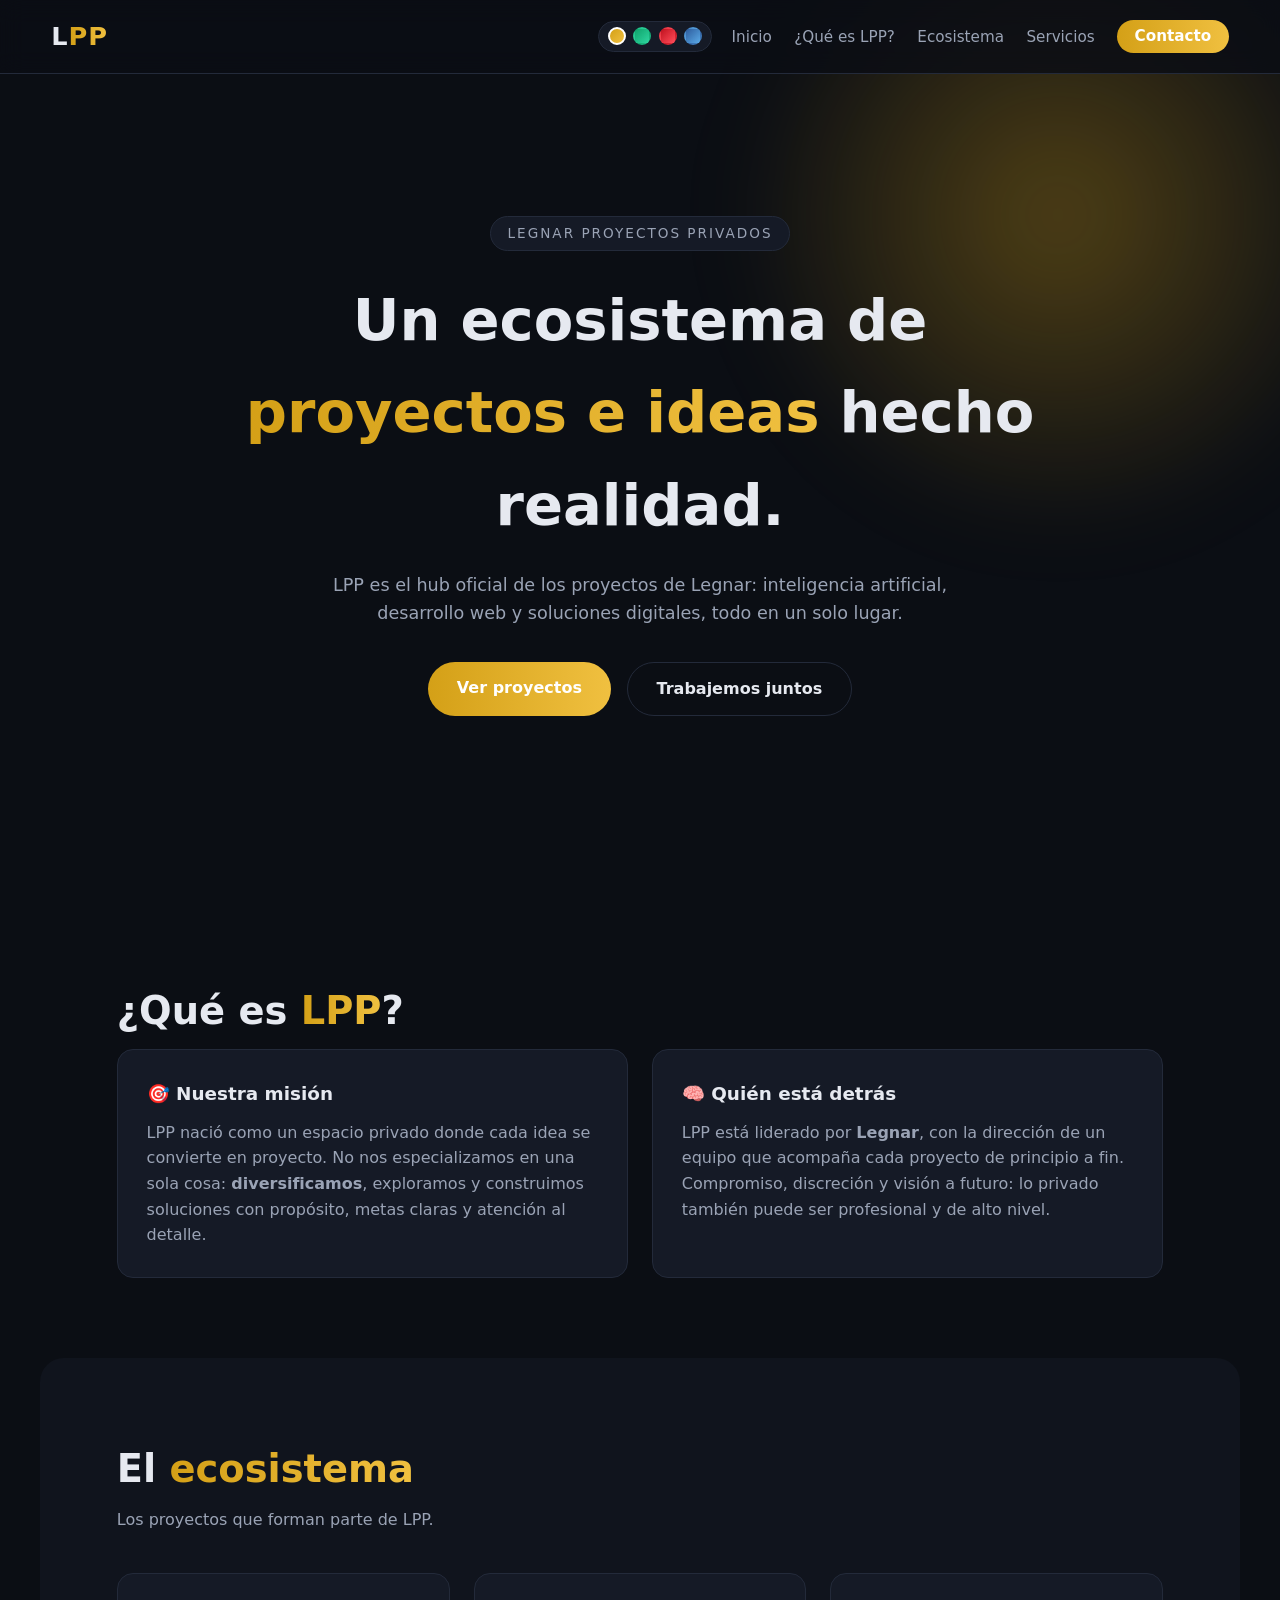
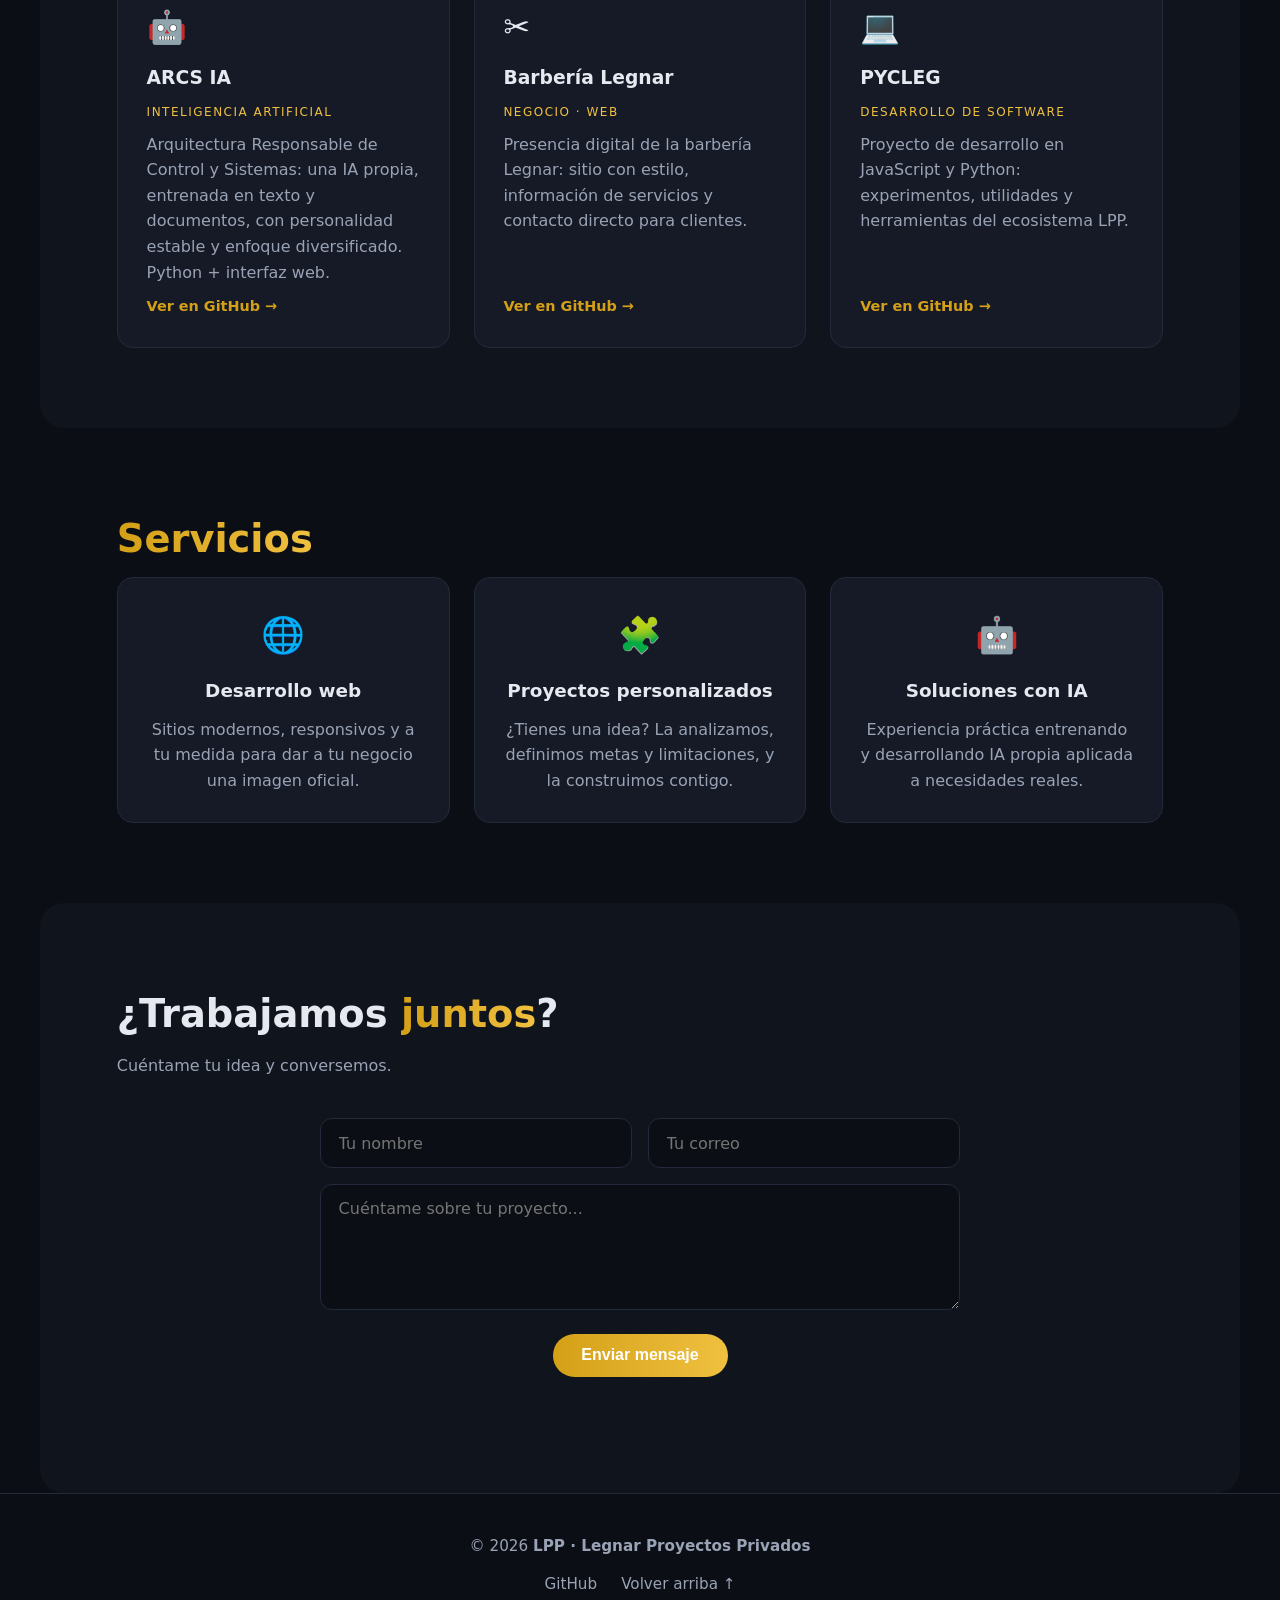
==== index.html @ 798ced8b "" ====
<!DOCTYPE html>
<html lang="es">
<head>
  <meta charset="UTF-8">
  <meta name="viewport" content="width=device-width, initial-scale=1.0">
  <title>LPP · Legnar Proyectos Privados</title>
  <meta name="description" content="LPP (Legnar Proyectos Privados): ecosistema de proyectos y servicios liderado por Legnar. Desarrollo de IA, software y soluciones digitales.">
  <style>
    /* ===== LPP · Legnar Proyectos Privados ===== */
    /* Temas: elige el que combine con el contexto del día ;) */
    :root, :root[data-theme="oro"] {
      --bg: #0b0e14; --bg-alt: #10141d; --card: #151a26; --border: #232a3a;
      --text: #e6e9f0; --text-dim: #9aa3b5;
      --accent: #d4a017; --accent-2: #f0c040;
      --accent-glow: rgba(212, 160, 23, 0.35);
      --gradient: linear-gradient(90deg, var(--accent), var(--accent-2));
      --theme-label: "Dorado";
    }
    :root[data-theme="esmeralda"] {
      --accent: #0fa36b; --accent-2: #2fd6a0;
      --accent-glow: rgba(15, 163, 107, 0.35);
      --theme-label: "Esmeralda";
    }
    :root[data-theme="carmesi"] {
      --accent: #c1121f; --accent-2: #ff4d5a;
      --accent-glow: rgba(193, 18, 31, 0.35);
      --theme-label: "Carmesí";
    }
    :root[data-theme="acero"] {
      --accent: #2e5d9e; --accent-2: #5aa9e6;
      --accent-glow: rgba(46, 93, 158, 0.35);
      --theme-label: "Acero";
    }
    * { margin: 0; padding: 0; box-sizing: border-box; }
    html { scroll-behavior: smooth; }
    body {
      font-family: "Segoe UI", system-ui, -apple-system, sans-serif;
      background: var(--bg);
      color: var(--text);
      line-height: 1.6;
    }
    /* ===== NAV ===== */
    .nav {
      position: fixed;
      top: 0; left: 0; right: 0;
      display: flex;
      align-items: center;
      justify-content: space-between;
      padding: 1rem 4vw;
      background: rgba(11, 14, 20, 0.85);
      backdrop-filter: blur(12px);
      border-bottom: 1px solid var(--border);
      z-index: 100;
    }
    .logo {
      font-size: 1.6rem;
      font-weight: 800;
      text-decoration: none;
      color: var(--text);
      letter-spacing: 1px;
    }
    .logo-accent, .gradient-text {
      background: var(--gradient);
      -webkit-background-clip: text;
      background-clip: text;
      color: transparent;
    }
    .nav-right { display: flex; align-items: center; gap: 1.2rem; }
    .nav-links { display: flex; align-items: center; gap: 1.4rem; list-style: none; }
    .nav-links a { color: var(--text-dim); text-decoration: none; font-size: 0.95rem; transition: color 0.2s; }
    .nav-links a:hover { color: var(--text); }
    .btn-nav {
      background: var(--gradient);
      color: #fff !important;
      padding: 0.45rem 1.1rem;
      border-radius: 999px;
      font-weight: 600;
    }
    .nav-toggle {
      display: none;
      background: none;
      border: none;
      color: var(--text);
      font-size: 1.5rem;
      cursor: pointer;
    }
    /* Selector de tema */
    .theme-picker {
      display: flex;
      gap: 0.45rem;
      align-items: center;
      background: var(--card);
      border: 1px solid var(--border);
      padding: 0.35rem 0.6rem;
      border-radius: 999px;
    }
    .theme-dot {
      width: 18px; height: 18px;
      border-radius: 50%;
      border: 2px solid transparent;
      cursor: pointer;
      transition: transform 0.15s, border-color 0.15s;
      padding: 0;
    }
    .theme-dot:hover { transform: scale(1.15); }
    .theme-dot.active { border-color: #fff; }
    .dot-oro { background: linear-gradient(135deg, #d4a017, #f0c040); }
    .dot-esmeralda { background: linear-gradient(135deg, #0fa36b, #2fd6a0); }
    .dot-carmesi { background: linear-gradient(135deg, #c1121f, #ff4d5a); }
    .dot-acero { background: linear-gradient(135deg, #2e5d9e, #5aa9e6); }
    /* ===== HERO ===== */
    .hero {
      min-height: 100vh;
      display: flex;
      align-items: center;
      justify-content: center;
      text-align: center;
      position: relative;
      overflow: hidden;
      padding: 6rem 1.5rem 4rem;
    }
    .hero-glow {
      position: absolute;
      width: 60vw; height: 60vw;
      max-width: 700px; max-height: 700px;
      background: radial-gradient(circle, var(--accent-glow), transparent 65%);
      top: -15%; right: -10%;
      filter: blur(40px);
      pointer-events: none;
      transition: background 0.4s;
    }
    .hero-content { max-width: 800px; position: relative; }
    .hero-tag {
      display: inline-block;
      border: 1px solid var(--border);
      background: var(--card);
      color: var(--text-dim);
      padding: 0.35rem 1rem;
      border-radius: 999px;
      font-size: 0.85rem;
      margin-bottom: 1.5rem;
      letter-spacing: 2px;
      text-transform: uppercase;
    }
    .hero h1 { font-size: clamp(2rem, 6vw, 3.6rem); font-weight: 800; margin-bottom: 1.2rem; }
    .hero-sub { color: var(--text-dim); font-size: 1.1rem; max-width: 620px; margin: 0 auto 2.2rem; }
    .hero-cta { display: flex; gap: 1rem; justify-content: center; flex-wrap: wrap; }
    .btn {
      display: inline-block;
      padding: 0.8rem 1.8rem;
      border-radius: 999px;
      text-decoration: none;
      font-weight: 600;
      transition: transform 0.2s, box-shadow 0.2s;
      cursor: pointer;
      border: none;
      font-size: 1rem;
    }
    .btn-primary { background: var(--gradient); color: #fff; }
    .btn-primary:hover { transform: translateY(-2px); box-shadow: 0 8px 24px var(--accent-glow); }
    .btn-ghost { border: 1px solid var(--border); color: var(--text); background: transparent; }
    .btn-ghost:hover { border-color: var(--accent); transform: translateY(-2px); }
    /* ===== SECTIONS ===== */
    .section { padding: 5rem 6vw; max-width: 1200px; margin: 0 auto; }
    .section-alt { background: var(--bg-alt); border-radius: 24px; }
    .section-title { font-size: clamp(1.6rem, 4vw, 2.4rem); font-weight: 800; margin-bottom: 0.5rem; }
    .section-sub { color: var(--text-dim); margin-bottom: 2.5rem; }
    .grid-2 { display: grid; grid-template-columns: repeat(auto-fit, minmax(280px, 1fr)); gap: 1.5rem; }
    .grid-3 { display: grid; grid-template-columns: repeat(auto-fit, minmax(260px, 1fr)); gap: 1.5rem; }
    .card {
      background: var(--card);
      border: 1px solid var(--border);
      border-radius: 16px;
      padding: 1.8rem;
      transition: transform 0.25s, border-color 0.25s;
    }
    .card:hover { transform: translateY(-4px); border-color: var(--accent); }
    .card h3 { margin-bottom: 0.7rem; font-size: 1.15rem; }
    .card p { color: var(--text-dim); }
    .project-card {
      background: var(--card);
      border: 1px solid var(--border);
      border-radius: 16px;
      padding: 1.8rem;
      display: flex;
      flex-direction: column;
      gap: 0.6rem;
      transition: transform 0.25s, border-color 0.25s;
    }
    .project-card:hover { transform: translateY(-4px); border-color: var(--accent-2); }
    .project-icon { font-size: 2rem; }
    .project-tag {
      display: inline-block;
      font-size: 0.75rem;
      text-transform: uppercase;
      letter-spacing: 1.5px;
      color: var(--accent-2);
    }
    .project-card > p:not(.project-tag) { color: var(--text-dim); flex-grow: 1; }
    .project-link { color: var(--accent); text-decoration: none; font-weight: 600; font-size: 0.9rem; }
    .project-link:hover { text-decoration: underline; }
    .service { text-align: center; }
    .service-icon { font-size: 2.2rem; margin-bottom: 0.8rem; }
    /* ===== FORM ===== */
    .contact-form {
      max-width: 640px;
      margin: 0 auto;
      display: flex;
      flex-direction: column;
      gap: 1rem;
    }
    .form-row { display: grid; grid-template-columns: 1fr 1fr; gap: 1rem; }
    input, textarea {
      background: var(--bg);
      border: 1px solid var(--border);
      border-radius: 12px;
      padding: 0.9rem 1.1rem;
      color: var(--text);
      font-family: inherit;
      font-size: 1rem;
      resize: vertical;
    }
    input:focus, textarea:focus { outline: none; border-color: var(--accent); }
    .contact-form .btn { align-self: center; margin-top: 0.5rem; }
    .form-note { text-align: center; color: var(--accent-2); font-size: 0.9rem; min-height: 1.4em; }
    /* ===== FOOTER ===== */
    .footer {
      text-align: center;
      padding: 2.5rem 1.5rem;
      border-top: 1px solid var(--border);
      color: var(--text-dim);
      font-size: 0.95rem;
    }
    .footer-links { margin-top: 0.8rem; display: flex; gap: 1.5rem; justify-content: center; }
    .footer-links a { color: var(--text-dim); text-decoration: none; }
    .footer-links a:hover { color: var(--text); }
    /* ===== ANIMACIÓN ===== */
    .reveal { opacity: 0; transform: translateY(24px); transition: opacity 0.6s ease, transform 0.6s ease; }
    .reveal.visible { opacity: 1; transform: none; }
    /* ===== RESPONSIVE ===== */
    @media (max-width: 860px) {
      .nav-toggle { display: block; }
      .nav-links {
        display: none;
        position: absolute;
        top: 100%; left: 0; right: 0;
        flex-direction: column;
        align-items: flex-start;
        background: var(--bg-alt);
        border-bottom: 1px solid var(--border);
        padding: 1.2rem 6vw 1.6rem;
        gap: 1rem;
      }
      .nav-links.open { display: flex; }
      .form-row { grid-template-columns: 1fr; }
      .theme-picker { padding: 0.3rem 0.5rem; }
      .theme-dot { width: 15px; height: 15px; }
    }
  </style>
</head>
<body>

  <!-- NAV -->
  <nav class="nav">
    <a href="#inicio" class="logo">L<span class="logo-accent">PP</span></a>
    <div class="nav-right">
      <div class="theme-picker" title="Elige el estilo del día">
        <button class="theme-dot dot-oro active" data-theme="oro" aria-label="Tema dorado"></button>
        <button class="theme-dot dot-esmeralda" data-theme="esmeralda" aria-label="Tema esmeralda"></button>
        <button class="theme-dot dot-carmesi" data-theme="carmesi" aria-label="Tema carmesí"></button>
        <button class="theme-dot dot-acero" data-theme="acero" aria-label="Tema azul acero"></button>
      </div>
      <button class="nav-toggle" id="navToggle" aria-label="Abrir menú">☰</button>
      <ul class="nav-links" id="navLinks">
        <li><a href="#inicio">Inicio</a></li>
        <li><a href="#que-es">¿Qué es LPP?</a></li>
        <li><a href="#ecosistema">Ecosistema</a></li>
        <li><a href="#servicios">Servicios</a></li>
        <li><a href="#contacto" class="btn-nav">Contacto</a></li>
      </ul>
    </div>
  </nav>

  <!-- HERO -->
  <header class="hero" id="inicio">
    <div class="hero-glow"></div>
    <div class="hero-content">
      <p class="hero-tag">Legnar Proyectos Privados</p>
      <h1>Un ecosistema de <span class="gradient-text">proyectos e ideas</span> hecho realidad.</h1>
      <p class="hero-sub">
        LPP es el hub oficial de los proyectos de Legnar: inteligencia artificial,
        desarrollo web y soluciones digitales, todo en un solo lugar.
      </p>
      <div class="hero-cta">
        <a href="#ecosistema" class="btn btn-primary">Ver proyectos</a>
        <a href="#contacto" class="btn btn-ghost">Trabajemos juntos</a>
      </div>
    </div>
  </header>

  <!-- QUÉ ES LPP -->
  <section class="section" id="que-es">
    <h2 class="section-title">¿Qué es <span class="gradient-text">LPP</span>?</h2>
    <div class="grid-2">
      <div class="card reveal">
        <h3>🎯 Nuestra misión</h3>
        <p>
          LPP nació como un espacio privado donde cada idea se convierte en proyecto.
          No nos especializamos en una sola cosa: <strong>diversificamos</strong>,
          exploramos y construimos soluciones con propósito, metas claras
          y atención al detalle.
        </p>
      </div>
      <div class="card reveal">
        <h3>🧠 Quién está detrás</h3>
        <p>
          LPP está liderado por <strong>Legnar</strong>, con la dirección de un equipo
          que acompaña cada proyecto de principio a fin. Compromiso, discreción
          y visión a futuro: lo privado también puede ser profesional y de alto nivel.
        </p>
      </div>
    </div>
  </section>

  <!-- ECOSISTEMA -->
  <section class="section section-alt" id="ecosistema">
    <h2 class="section-title">El <span class="gradient-text">ecosistema</span></h2>
    <p class="section-sub">Los proyectos que forman parte de LPP.</p>
    <div class="grid-3">
      <article class="project-card reveal">
        <div class="project-icon">🤖</div>
        <h3>ARCS IA</h3>
        <p class="project-tag">Inteligencia Artificial</p>
        <p>
          Arquitectura Responsable de Control y Sistemas: una IA propia, entrenada
          en texto y documentos, con personalidad estable y enfoque diversificado.
          Python + interfaz web.
        </p>
        <a href="https://github.com/LEGNA4444/ARCS-IA" target="_blank" class="project-link">Ver en GitHub →</a>
      </article>
      <article class="project-card reveal">
        <div class="project-icon">✂️</div>
        <h3>Barbería Legnar</h3>
        <p class="project-tag">Negocio · Web</p>
        <p>
          Presencia digital de la barbería Legnar: sitio con estilo, información
          de servicios y contacto directo para clientes.
        </p>
        <a href="https://github.com/LEGNA4444/BARBER-SHOP.LEGNAR.LPP" target="_blank" class="project-link">Ver en GitHub →</a>
      </article>
      <article class="project-card reveal">
        <div class="project-icon">💻</div>
        <h3>PYCLEG</h3>
        <p class="project-tag">Desarrollo de software</p>
        <p>
          Proyecto de desarrollo en JavaScript y Python: experimentos,
          utilidades y herramientas del ecosistema LPP.
        </p>
        <a href="https://github.com/LEGNA4444/PYCLEG" target="_blank" class="project-link">Ver en GitHub →</a>
      </article>
    </div>
  </section>

  <!-- SERVICIOS -->
  <section class="section" id="servicios">
    <h2 class="section-title"><span class="gradient-text">Servicios</span></h2>
    <div class="grid-3">
      <div class="card service reveal">
        <div class="service-icon">🌐</div>
        <h3>Desarrollo web</h3>
        <p>Sitios modernos, responsivos y a tu medida para dar a tu negocio una imagen oficial.</p>
      </div>
      <div class="card service reveal">
        <div class="service-icon">🧩</div>
        <h3>Proyectos personalizados</h3>
        <p>¿Tienes una idea? La analizamos, definimos metas y limitaciones, y la construimos contigo.</p>
      </div>
      <div class="card service reveal">
        <div class="service-icon">🤖</div>
        <h3>Soluciones con IA</h3>
        <p>Experiencia práctica entrenando y desarrollando IA propia aplicada a necesidades reales.</p>
      </div>
    </div>
  </section>

  <!-- CONTACTO -->
  <section class="section section-alt" id="contacto">
    <h2 class="section-title">¿Trabajamos <span class="gradient-text">juntos</span>?</h2>
    <p class="section-sub">Cuéntame tu idea y conversemos.</p>
    <form class="contact-form reveal" id="contactForm">
      <div class="form-row">
        <input type="text" name="nombre" placeholder="Tu nombre" required>
        <input type="email" name="email" placeholder="Tu correo" required>
      </div>
      <textarea name="mensaje" rows="5" placeholder="Cuéntame sobre tu proyecto..." required></textarea>
      <button type="submit" class="btn btn-primary">Enviar mensaje</button>
      <p class="form-note" id="formNote"></p>
    </form>
  </section>

  <!-- FOOTER -->
  <footer class="footer">
    <p>© 2026 <strong>LPP · Legnar Proyectos Privados</strong></p>
    <div class="footer-links">
      <a href="https://github.com/LEGNA4444" target="_blank">GitHub</a>
      <a href="#inicio">Volver arriba ↑</a>
    </div>
  </footer>

  <script>
    // ===== LPP · Legnar Proyectos Privados =====

    // Selector de tema (guardado en el navegador)
    const root = document.documentElement;
    const dots = document.querySelectorAll('.theme-dot');

    function setTheme(theme) {
      root.setAttribute('data-theme', theme);
      dots.forEach(d => d.classList.toggle('active', d.dataset.theme === theme));
      try { localStorage.setItem('lpp-theme', theme); } catch (e) {}
    }

    dots.forEach(dot => dot.addEventListener('click', () => setTheme(dot.dataset.theme)));

    // Tema guardado al recargar
    try {
      const saved = localStorage.getItem('lpp-theme');
      if (saved) setTheme(saved);
    } catch (e) {}

    // Menú móvil
    const navToggle = document.getElementById('navToggle');
    const navLinks = document.getElementById('navLinks');
    navToggle.addEventListener('click', () => { navLinks.classList.toggle('open'); });
    navLinks.querySelectorAll('a').forEach(link => {
      link.addEventListener('click', () => navLinks.classList.remove('open'));
    });

    // Animación de aparición al hacer scroll
    const observer = new IntersectionObserver((entries) => {
      entries.forEach(entry => {
        if (entry.isIntersecting) {
          entry.target.classList.add('visible');
          observer.unobserve(entry.target);
        }
      });
    }, { threshold: 0.12 });
    document.querySelectorAll('.reveal').forEach(el => observer.observe(el));

    // Formulario de contacto (demo local: conéctalo luego a Formspree o EmailJS)
    const form = document.getElementById('contactForm');
    const formNote = document.getElementById('formNote');
    form.addEventListener('submit', (e) => {
      e.preventDefault();
      formNote.textContent = '¡Gracias por tu mensaje! Te contactaré pronto.';
      form.reset();
    });
  </script>
</body>
</html>
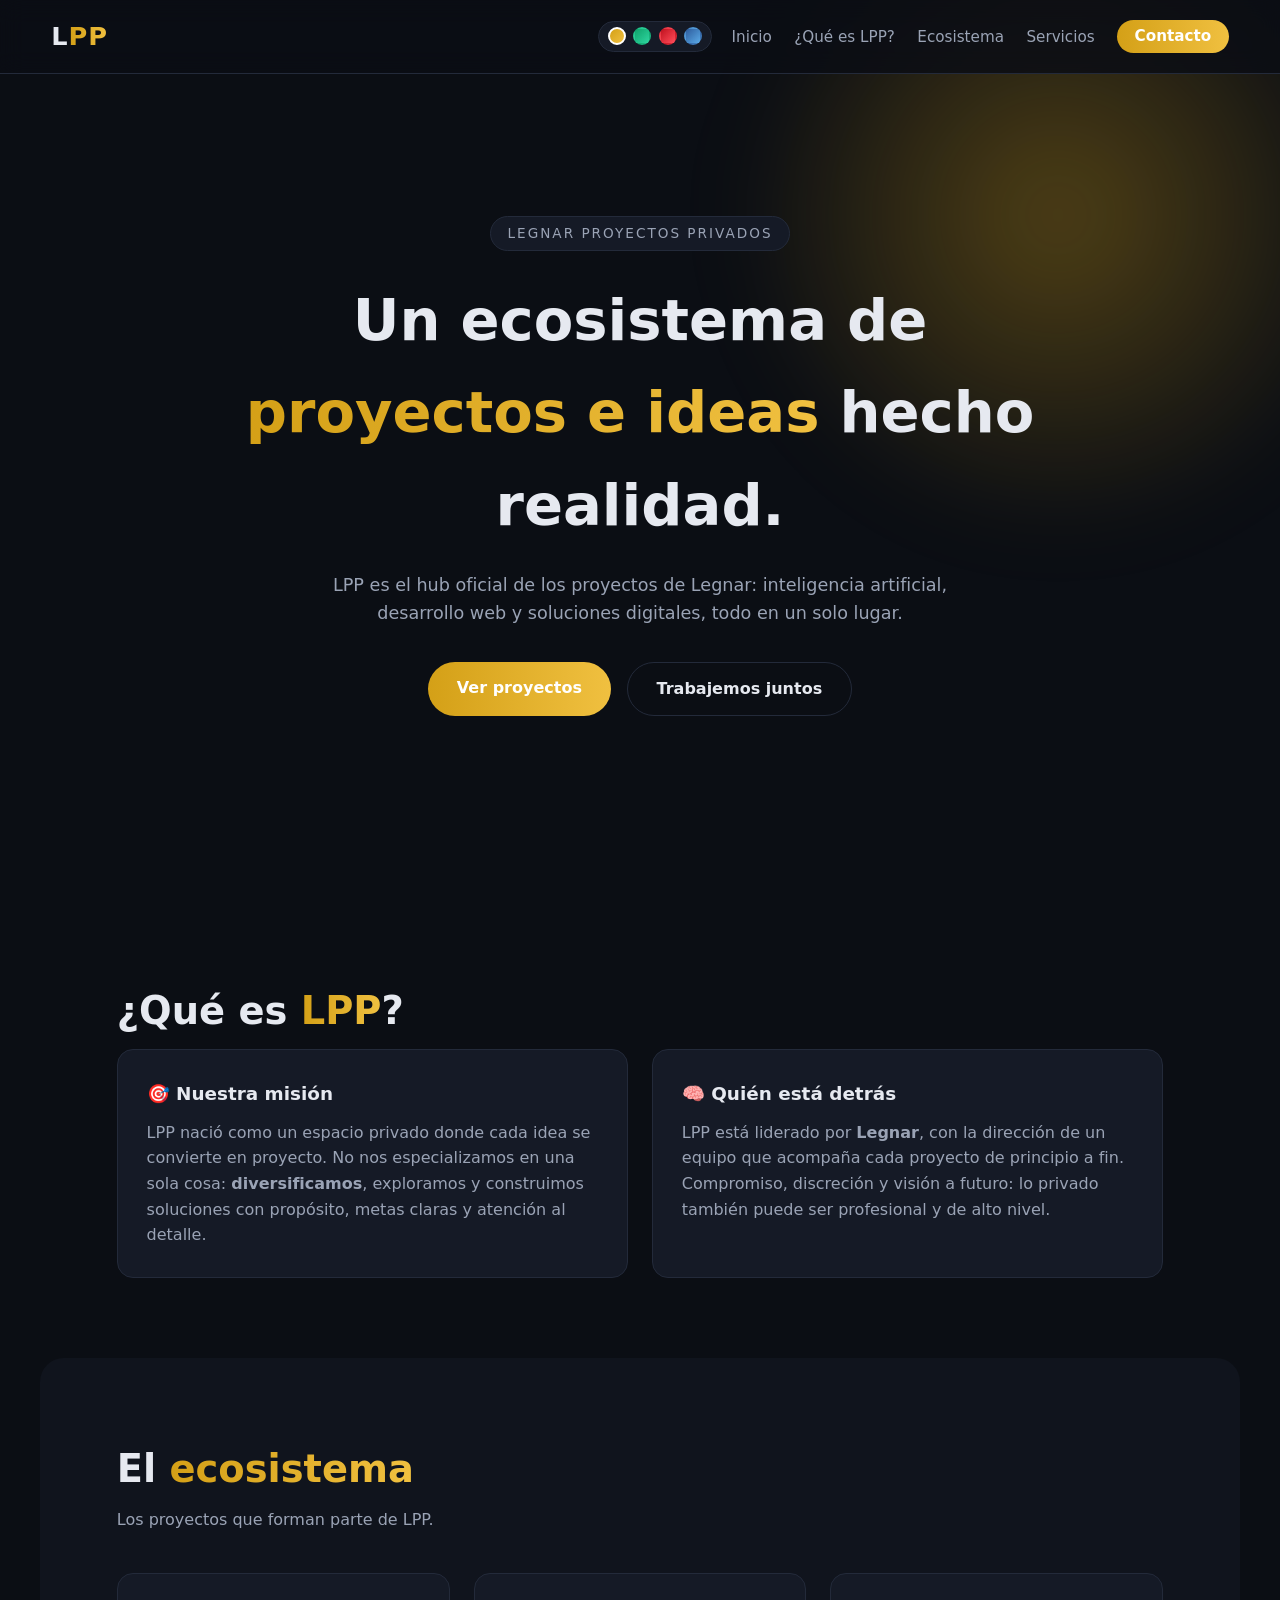
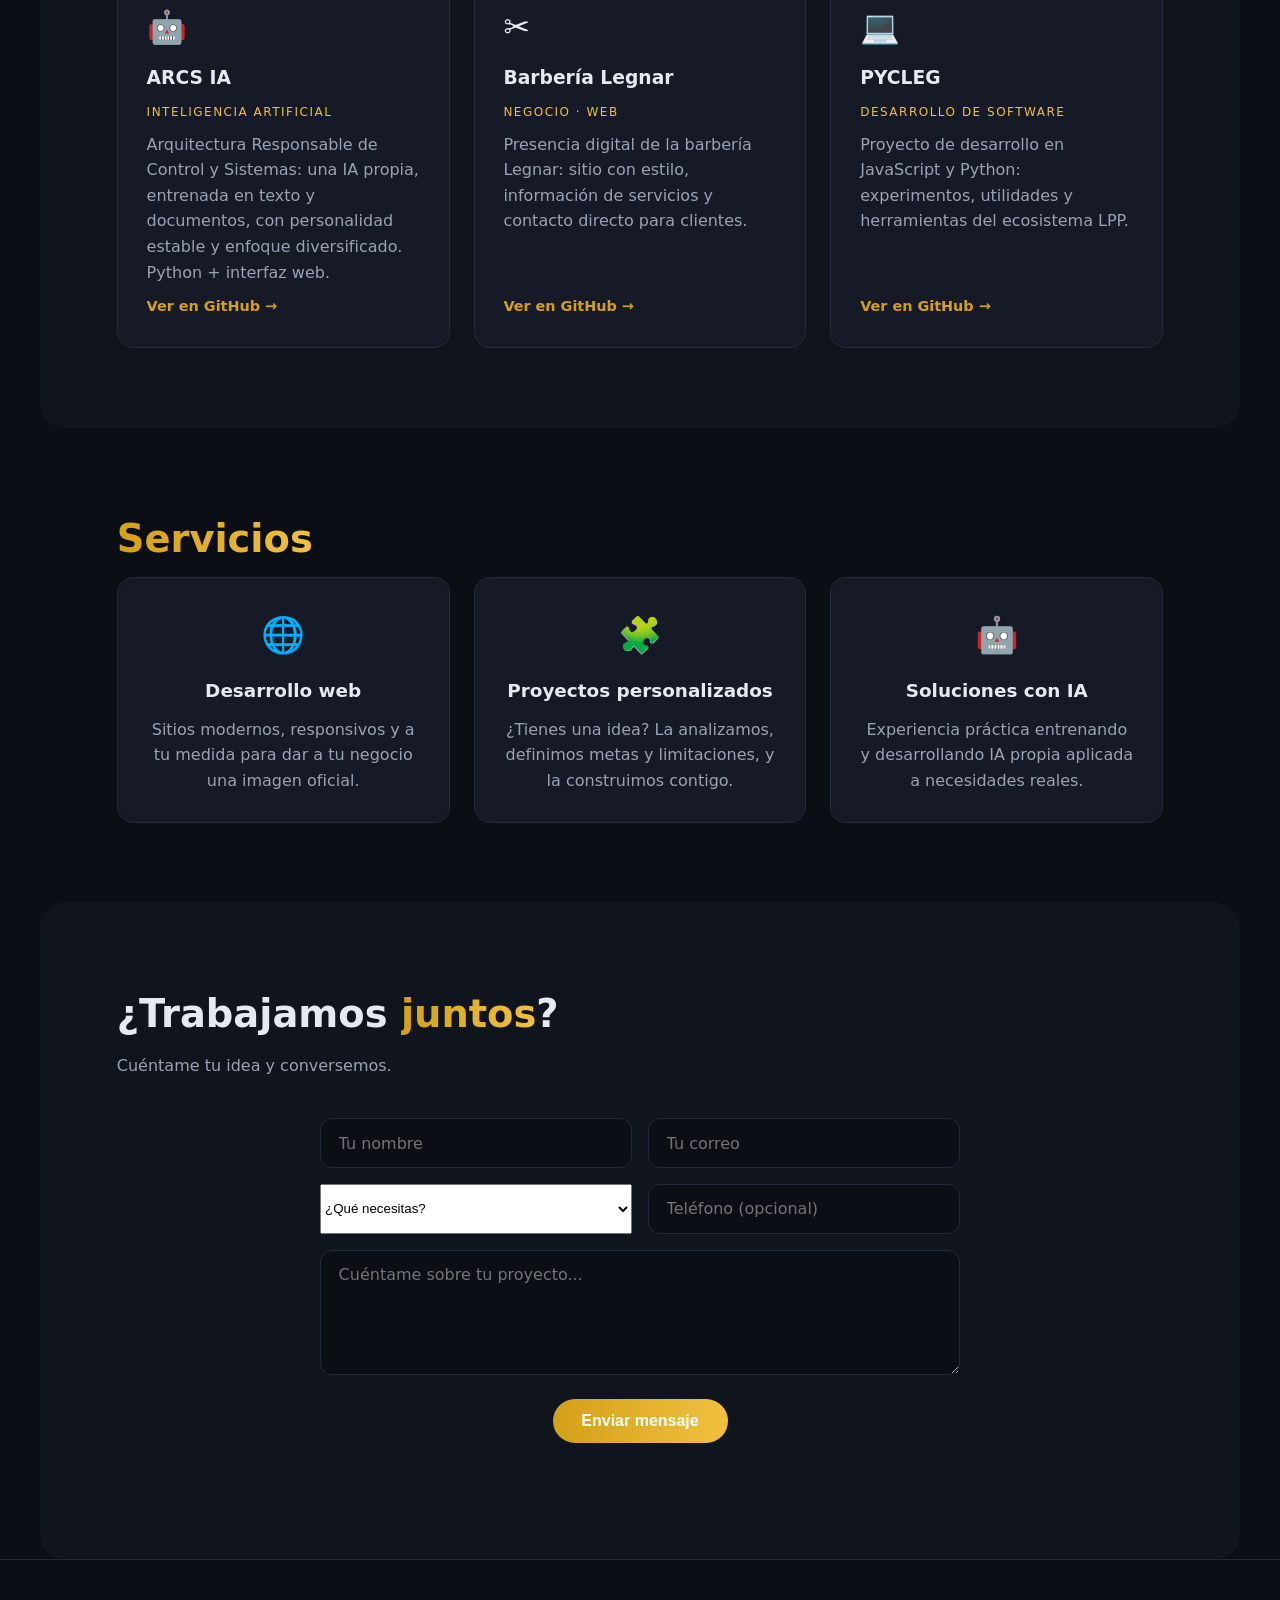
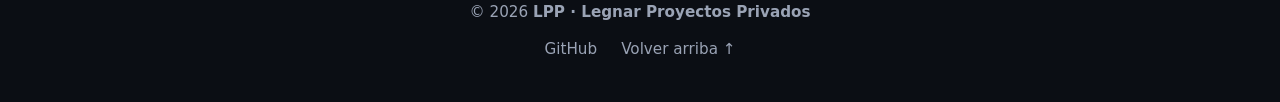
==== commit 74a85a7a: "Formulario: select de tipo de solicitud + teléfono opcional" ====
--- a/index.html
+++ b/index.html
@@ -5,258 +5,8 @@
   <meta name="viewport" content="width=device-width, initial-scale=1.0">
   <title>LPP · Legnar Proyectos Privados</title>
   <meta name="description" content="LPP (Legnar Proyectos Privados): ecosistema de proyectos y servicios liderado por Legnar. Desarrollo de IA, software y soluciones digitales.">
-  <style>
-    /* ===== LPP · Legnar Proyectos Privados ===== */
-    /* Temas: elige el que combine con el contexto del día ;) */
-    :root, :root[data-theme="oro"] {
-      --bg: #0b0e14; --bg-alt: #10141d; --card: #151a26; --border: #232a3a;
-      --text: #e6e9f0; --text-dim: #9aa3b5;
-      --accent: #d4a017; --accent-2: #f0c040;
-      --accent-glow: rgba(212, 160, 23, 0.35);
-      --gradient: linear-gradient(90deg, var(--accent), var(--accent-2));
-      --theme-label: "Dorado";
-    }
-    :root[data-theme="esmeralda"] {
-      --accent: #0fa36b; --accent-2: #2fd6a0;
-      --accent-glow: rgba(15, 163, 107, 0.35);
-      --theme-label: "Esmeralda";
-    }
-    :root[data-theme="carmesi"] {
-      --accent: #c1121f; --accent-2: #ff4d5a;
-      --accent-glow: rgba(193, 18, 31, 0.35);
-      --theme-label: "Carmesí";
-    }
-    :root[data-theme="acero"] {
-      --accent: #2e5d9e; --accent-2: #5aa9e6;
-      --accent-glow: rgba(46, 93, 158, 0.35);
-      --theme-label: "Acero";
-    }
-    * { margin: 0; padding: 0; box-sizing: border-box; }
-    html { scroll-behavior: smooth; }
-    body {
-      font-family: "Segoe UI", system-ui, -apple-system, sans-serif;
-      background: var(--bg);
-      color: var(--text);
-      line-height: 1.6;
-    }
-    /* ===== NAV ===== */
-    .nav {
-      position: fixed;
-      top: 0; left: 0; right: 0;
-      display: flex;
-      align-items: center;
-      justify-content: space-between;
-      padding: 1rem 4vw;
-      background: rgba(11, 14, 20, 0.85);
-      backdrop-filter: blur(12px);
-      border-bottom: 1px solid var(--border);
-      z-index: 100;
-    }
-    .logo {
-      font-size: 1.6rem;
-      font-weight: 800;
-      text-decoration: none;
-      color: var(--text);
-      letter-spacing: 1px;
-    }
-    .logo-accent, .gradient-text {
-      background: var(--gradient);
-      -webkit-background-clip: text;
-      background-clip: text;
-      color: transparent;
-    }
-    .nav-right { display: flex; align-items: center; gap: 1.2rem; }
-    .nav-links { display: flex; align-items: center; gap: 1.4rem; list-style: none; }
-    .nav-links a { color: var(--text-dim); text-decoration: none; font-size: 0.95rem; transition: color 0.2s; }
-    .nav-links a:hover { color: var(--text); }
-    .btn-nav {
-      background: var(--gradient);
-      color: #fff !important;
-      padding: 0.45rem 1.1rem;
-      border-radius: 999px;
-      font-weight: 600;
-    }
-    .nav-toggle {
-      display: none;
-      background: none;
-      border: none;
-      color: var(--text);
-      font-size: 1.5rem;
-      cursor: pointer;
-    }
-    /* Selector de tema */
-    .theme-picker {
-      display: flex;
-      gap: 0.45rem;
-      align-items: center;
-      background: var(--card);
-      border: 1px solid var(--border);
-      padding: 0.35rem 0.6rem;
-      border-radius: 999px;
-    }
-    .theme-dot {
-      width: 18px; height: 18px;
-      border-radius: 50%;
-      border: 2px solid transparent;
-      cursor: pointer;
-      transition: transform 0.15s, border-color 0.15s;
-      padding: 0;
-    }
-    .theme-dot:hover { transform: scale(1.15); }
-    .theme-dot.active { border-color: #fff; }
-    .dot-oro { background: linear-gradient(135deg, #d4a017, #f0c040); }
-    .dot-esmeralda { background: linear-gradient(135deg, #0fa36b, #2fd6a0); }
-    .dot-carmesi { background: linear-gradient(135deg, #c1121f, #ff4d5a); }
-    .dot-acero { background: linear-gradient(135deg, #2e5d9e, #5aa9e6); }
-    /* ===== HERO ===== */
-    .hero {
-      min-height: 100vh;
-      display: flex;
-      align-items: center;
-      justify-content: center;
-      text-align: center;
-      position: relative;
-      overflow: hidden;
-      padding: 6rem 1.5rem 4rem;
-    }
-    .hero-glow {
-      position: absolute;
-      width: 60vw; height: 60vw;
-      max-width: 700px; max-height: 700px;
-      background: radial-gradient(circle, var(--accent-glow), transparent 65%);
-      top: -15%; right: -10%;
-      filter: blur(40px);
-      pointer-events: none;
-      transition: background 0.4s;
-    }
-    .hero-content { max-width: 800px; position: relative; }
-    .hero-tag {
-      display: inline-block;
-      border: 1px solid var(--border);
-      background: var(--card);
-      color: var(--text-dim);
-      padding: 0.35rem 1rem;
-      border-radius: 999px;
-      font-size: 0.85rem;
-      margin-bottom: 1.5rem;
-      letter-spacing: 2px;
-      text-transform: uppercase;
-    }
-    .hero h1 { font-size: clamp(2rem, 6vw, 3.6rem); font-weight: 800; margin-bottom: 1.2rem; }
-    .hero-sub { color: var(--text-dim); font-size: 1.1rem; max-width: 620px; margin: 0 auto 2.2rem; }
-    .hero-cta { display: flex; gap: 1rem; justify-content: center; flex-wrap: wrap; }
-    .btn {
-      display: inline-block;
-      padding: 0.8rem 1.8rem;
-      border-radius: 999px;
-      text-decoration: none;
-      font-weight: 600;
-      transition: transform 0.2s, box-shadow 0.2s;
-      cursor: pointer;
-      border: none;
-      font-size: 1rem;
-    }
-    .btn-primary { background: var(--gradient); color: #fff; }
-    .btn-primary:hover { transform: translateY(-2px); box-shadow: 0 8px 24px var(--accent-glow); }
-    .btn-ghost { border: 1px solid var(--border); color: var(--text); background: transparent; }
-    .btn-ghost:hover { border-color: var(--accent); transform: translateY(-2px); }
-    /* ===== SECTIONS ===== */
-    .section { padding: 5rem 6vw; max-width: 1200px; margin: 0 auto; }
-    .section-alt { background: var(--bg-alt); border-radius: 24px; }
-    .section-title { font-size: clamp(1.6rem, 4vw, 2.4rem); font-weight: 800; margin-bottom: 0.5rem; }
-    .section-sub { color: var(--text-dim); margin-bottom: 2.5rem; }
-    .grid-2 { display: grid; grid-template-columns: repeat(auto-fit, minmax(280px, 1fr)); gap: 1.5rem; }
-    .grid-3 { display: grid; grid-template-columns: repeat(auto-fit, minmax(260px, 1fr)); gap: 1.5rem; }
-    .card {
-      background: var(--card);
-      border: 1px solid var(--border);
-      border-radius: 16px;
-      padding: 1.8rem;
-      transition: transform 0.25s, border-color 0.25s;
-    }
-    .card:hover { transform: translateY(-4px); border-color: var(--accent); }
-    .card h3 { margin-bottom: 0.7rem; font-size: 1.15rem; }
-    .card p { color: var(--text-dim); }
-    .project-card {
-      background: var(--card);
-      border: 1px solid var(--border);
-      border-radius: 16px;
-      padding: 1.8rem;
-      display: flex;
-      flex-direction: column;
-      gap: 0.6rem;
-      transition: transform 0.25s, border-color 0.25s;
-    }
-    .project-card:hover { transform: translateY(-4px); border-color: var(--accent-2); }
-    .project-icon { font-size: 2rem; }
-    .project-tag {
-      display: inline-block;
-      font-size: 0.75rem;
-      text-transform: uppercase;
-      letter-spacing: 1.5px;
-      color: var(--accent-2);
-    }
-    .project-card > p:not(.project-tag) { color: var(--text-dim); flex-grow: 1; }
-    .project-link { color: var(--accent); text-decoration: none; font-weight: 600; font-size: 0.9rem; }
-    .project-link:hover { text-decoration: underline; }
-    .service { text-align: center; }
-    .service-icon { font-size: 2.2rem; margin-bottom: 0.8rem; }
-    /* ===== FORM ===== */
-    .contact-form {
-      max-width: 640px;
-      margin: 0 auto;
-      display: flex;
-      flex-direction: column;
-      gap: 1rem;
-    }
-    .form-row { display: grid; grid-template-columns: 1fr 1fr; gap: 1rem; }
-    input, textarea {
-      background: var(--bg);
-      border: 1px solid var(--border);
-      border-radius: 12px;
-      padding: 0.9rem 1.1rem;
-      color: var(--text);
-      font-family: inherit;
-      font-size: 1rem;
-      resize: vertical;
-    }
-    input:focus, textarea:focus { outline: none; border-color: var(--accent); }
-    .contact-form .btn { align-self: center; margin-top: 0.5rem; }
-    .form-note { text-align: center; color: var(--accent-2); font-size: 0.9rem; min-height: 1.4em; }
-    /* ===== FOOTER ===== */
-    .footer {
-      text-align: center;
-      padding: 2.5rem 1.5rem;
-      border-top: 1px solid var(--border);
-      color: var(--text-dim);
-      font-size: 0.95rem;
-    }
-    .footer-links { margin-top: 0.8rem; display: flex; gap: 1.5rem; justify-content: center; }
-    .footer-links a { color: var(--text-dim); text-decoration: none; }
-    .footer-links a:hover { color: var(--text); }
-    /* ===== ANIMACIÓN ===== */
-    .reveal { opacity: 0; transform: translateY(24px); transition: opacity 0.6s ease, transform 0.6s ease; }
-    .reveal.visible { opacity: 1; transform: none; }
-    /* ===== RESPONSIVE ===== */
-    @media (max-width: 860px) {
-      .nav-toggle { display: block; }
-      .nav-links {
-        display: none;
-        position: absolute;
-        top: 100%; left: 0; right: 0;
-        flex-direction: column;
-        align-items: flex-start;
-        background: var(--bg-alt);
-        border-bottom: 1px solid var(--border);
-        padding: 1.2rem 6vw 1.6rem;
-        gap: 1rem;
-      }
-      .nav-links.open { display: flex; }
-      .form-row { grid-template-columns: 1fr; }
-      .theme-picker { padding: 0.3rem 0.5rem; }
-      .theme-dot { width: 15px; height: 15px; }
-    }
-  </style>
+  <link rel="stylesheet" href="css/styles.css">
+  <script src="js/main.js" defer></script>
 </head>
 <body>
 
@@ -270,7 +20,7 @@
         <button class="theme-dot dot-carmesi" data-theme="carmesi" aria-label="Tema carmesí"></button>
         <button class="theme-dot dot-acero" data-theme="acero" aria-label="Tema azul acero"></button>
       </div>
-      <button class="nav-toggle" id="navToggle" aria-label="Abrir menú">☰</button>
+      <button class="nav-toggle" id="navToggle" aria-label="Abrir menú" aria-expanded="false">☰</button>
       <ul class="nav-links" id="navLinks">
         <li><a href="#inicio">Inicio</a></li>
         <li><a href="#que-es">¿Qué es LPP?</a></li>
@@ -336,7 +86,7 @@
           en texto y documentos, con personalidad estable y enfoque diversificado.
           Python + interfaz web.
         </p>
-        <a href="https://github.com/LEGNA4444/ARCS-IA" target="_blank" class="project-link">Ver en GitHub →</a>
+        <a href="https://github.com/LEGNA4444/ARCS-IA" target="_blank" rel="noopener noreferrer" class="project-link">Ver en GitHub →</a>
       </article>
       <article class="project-card reveal">
         <div class="project-icon">✂️</div>
@@ -346,7 +96,7 @@
           Presencia digital de la barbería Legnar: sitio con estilo, información
           de servicios y contacto directo para clientes.
         </p>
-        <a href="https://github.com/LEGNA4444/BARBER-SHOP.LEGNAR.LPP" target="_blank" class="project-link">Ver en GitHub →</a>
+        <a href="https://github.com/LEGNA4444/BARBER-SHOP.LEGNAR.LPP" target="_blank" rel="noopener noreferrer" class="project-link">Ver en GitHub →</a>
       </article>
       <article class="project-card reveal">
         <div class="project-icon">💻</div>
@@ -356,7 +106,7 @@
           Proyecto de desarrollo en JavaScript y Python: experimentos,
           utilidades y herramientas del ecosistema LPP.
         </p>
-        <a href="https://github.com/LEGNA4444/PYCLEG" target="_blank" class="project-link">Ver en GitHub →</a>
+        <a href="https://github.com/LEGNA4444/PYCLEG" target="_blank" rel="noopener noreferrer" class="project-link">Ver en GitHub →</a>
       </article>
     </div>
   </section>
@@ -389,12 +139,23 @@
     <p class="section-sub">Cuéntame tu idea y conversemos.</p>
     <form class="contact-form reveal" id="contactForm">
       <div class="form-row">
-        <input type="text" name="nombre" placeholder="Tu nombre" required>
-        <input type="email" name="email" placeholder="Tu correo" required>
+        <input type="text" name="nombre" placeholder="Tu nombre" autocomplete="name" required>
+        <input type="email" name="email" placeholder="Tu correo" autocomplete="email" required>
+      </div>
+      <div class="form-row">
+        <select name="tipo" required>
+          <option value="" disabled selected>¿Qué necesitas?</option>
+          <option value="web">Desarrollo web</option>
+          <option value="ia">Solución con IA</option>
+          <option value="proyecto">Proyecto personalizado</option>
+          <option value="barberia">Barbería Legnar</option>
+          <option value="otro">Otra cosa</option>
+        </select>
+        <input type="tel" name="telefono" placeholder="Teléfono (opcional)" autocomplete="tel">
       </div>
       <textarea name="mensaje" rows="5" placeholder="Cuéntame sobre tu proyecto..." required></textarea>
       <button type="submit" class="btn btn-primary">Enviar mensaje</button>
-      <p class="form-note" id="formNote"></p>
+      <p class="form-note" id="formNote" aria-live="polite"></p>
     </form>
   </section>
 
@@ -402,59 +163,10 @@
   <footer class="footer">
     <p>© 2026 <strong>LPP · Legnar Proyectos Privados</strong></p>
     <div class="footer-links">
-      <a href="https://github.com/LEGNA4444" target="_blank">GitHub</a>
+      <a href="https://github.com/LEGNA4444" target="_blank" rel="noopener noreferrer">GitHub</a>
       <a href="#inicio">Volver arriba ↑</a>
     </div>
   </footer>
 
-  <script>
-    // ===== LPP · Legnar Proyectos Privados =====
-
-    // Selector de tema (guardado en el navegador)
-    const root = document.documentElement;
-    const dots = document.querySelectorAll('.theme-dot');
-
-    function setTheme(theme) {
-      root.setAttribute('data-theme', theme);
-      dots.forEach(d => d.classList.toggle('active', d.dataset.theme === theme));
-      try { localStorage.setItem('lpp-theme', theme); } catch (e) {}
-    }
-
-    dots.forEach(dot => dot.addEventListener('click', () => setTheme(dot.dataset.theme)));
-
-    // Tema guardado al recargar
-    try {
-      const saved = localStorage.getItem('lpp-theme');
-      if (saved) setTheme(saved);
-    } catch (e) {}
-
-    // Menú móvil
-    const navToggle = document.getElementById('navToggle');
-    const navLinks = document.getElementById('navLinks');
-    navToggle.addEventListener('click', () => { navLinks.classList.toggle('open'); });
-    navLinks.querySelectorAll('a').forEach(link => {
-      link.addEventListener('click', () => navLinks.classList.remove('open'));
-    });
-
-    // Animación de aparición al hacer scroll
-    const observer = new IntersectionObserver((entries) => {
-      entries.forEach(entry => {
-        if (entry.isIntersecting) {
-          entry.target.classList.add('visible');
-          observer.unobserve(entry.target);
-        }
-      });
-    }, { threshold: 0.12 });
-    document.querySelectorAll('.reveal').forEach(el => observer.observe(el));
-
-    // Formulario de contacto (demo local: conéctalo luego a Formspree o EmailJS)
-    const form = document.getElementById('contactForm');
-    const formNote = document.getElementById('formNote');
-    form.addEventListener('submit', (e) => {
-      e.preventDefault();
-      formNote.textContent = '¡Gracias por tu mensaje! Te contactaré pronto.';
-      form.reset();
-    });
-  </script>
 </body>
 </html>
--- a/css/styles.css
+++ b/css/styles.css
@@ -0,0 +1,250 @@
+/* ===== LPP · Legnar Proyectos Privados ===== */
+/* Temas: elige el que combine con el contexto del día ;) */
+:root, :root[data-theme="oro"] {
+  --bg: #0b0e14; --bg-alt: #10141d; --card: #151a26; --border: #232a3a;
+  --text: #e6e9f0; --text-dim: #9aa3b5;
+  --accent: #d4a017; --accent-2: #f0c040;
+  --accent-glow: rgba(212, 160, 23, 0.35);
+  --gradient: linear-gradient(90deg, var(--accent), var(--accent-2));
+  --theme-label: "Dorado";
+}
+:root[data-theme="esmeralda"] {
+  --accent: #0fa36b; --accent-2: #2fd6a0;
+  --accent-glow: rgba(15, 163, 107, 0.35);
+  --theme-label: "Esmeralda";
+}
+:root[data-theme="carmesi"] {
+  --accent: #c1121f; --accent-2: #ff4d5a;
+  --accent-glow: rgba(193, 18, 31, 0.35);
+  --theme-label: "Carmesí";
+}
+:root[data-theme="acero"] {
+  --accent: #2e5d9e; --accent-2: #5aa9e6;
+  --accent-glow: rgba(46, 93, 158, 0.35);
+  --theme-label: "Acero";
+}
+* { margin: 0; padding: 0; box-sizing: border-box; }
+html { scroll-behavior: smooth; }
+body {
+  font-family: "Segoe UI", system-ui, -apple-system, sans-serif;
+  background: var(--bg);
+  color: var(--text);
+  line-height: 1.6;
+}
+/* ===== NAV ===== */
+.nav {
+  position: fixed;
+  top: 0; left: 0; right: 0;
+  display: flex;
+  align-items: center;
+  justify-content: space-between;
+  padding: 1rem 4vw;
+  background: rgba(11, 14, 20, 0.85);
+  backdrop-filter: blur(12px);
+  border-bottom: 1px solid var(--border);
+  z-index: 100;
+}
+.logo {
+  font-size: 1.6rem;
+  font-weight: 800;
+  text-decoration: none;
+  color: var(--text);
+  letter-spacing: 1px;
+}
+.logo-accent, .gradient-text {
+  background: var(--gradient);
+  -webkit-background-clip: text;
+  background-clip: text;
+  color: transparent;
+}
+.nav-right { display: flex; align-items: center; gap: 1.2rem; }
+.nav-links { display: flex; align-items: center; gap: 1.4rem; list-style: none; }
+.nav-links a { color: var(--text-dim); text-decoration: none; font-size: 0.95rem; transition: color 0.2s; }
+.nav-links a:hover { color: var(--text); }
+.btn-nav {
+  background: var(--gradient);
+  color: #fff !important;
+  padding: 0.45rem 1.1rem;
+  border-radius: 999px;
+  font-weight: 600;
+}
+.nav-toggle {
+  display: none;
+  background: none;
+  border: none;
+  color: var(--text);
+  font-size: 1.5rem;
+  cursor: pointer;
+}
+/* Selector de tema */
+.theme-picker {
+  display: flex;
+  gap: 0.45rem;
+  align-items: center;
+  background: var(--card);
+  border: 1px solid var(--border);
+  padding: 0.35rem 0.6rem;
+  border-radius: 999px;
+}
+.theme-dot {
+  width: 18px; height: 18px;
+  border-radius: 50%;
+  border: 2px solid transparent;
+  cursor: pointer;
+  transition: transform 0.15s, border-color 0.15s;
+  padding: 0;
+}
+.theme-dot:hover { transform: scale(1.15); }
+.theme-dot.active { border-color: #fff; }
+.dot-oro { background: linear-gradient(135deg, #d4a017, #f0c040); }
+.dot-esmeralda { background: linear-gradient(135deg, #0fa36b, #2fd6a0); }
+.dot-carmesi { background: linear-gradient(135deg, #c1121f, #ff4d5a); }
+.dot-acero { background: linear-gradient(135deg, #2e5d9e, #5aa9e6); }
+/* ===== HERO ===== */
+.hero {
+  min-height: 100vh;
+  display: flex;
+  align-items: center;
+  justify-content: center;
+  text-align: center;
+  position: relative;
+  overflow: hidden;
+  padding: 6rem 1.5rem 4rem;
+}
+.hero-glow {
+  position: absolute;
+  width: 60vw; height: 60vw;
+  max-width: 700px; max-height: 700px;
+  background: radial-gradient(circle, var(--accent-glow), transparent 65%);
+  top: -15%; right: -10%;
+  filter: blur(40px);
+  pointer-events: none;
+  transition: background 0.4s;
+}
+.hero-content { max-width: 800px; position: relative; }
+.hero-tag {
+  display: inline-block;
+  border: 1px solid var(--border);
+  background: var(--card);
+  color: var(--text-dim);
+  padding: 0.35rem 1rem;
+  border-radius: 999px;
+  font-size: 0.85rem;
+  margin-bottom: 1.5rem;
+  letter-spacing: 2px;
+  text-transform: uppercase;
+}
+.hero h1 { font-size: clamp(2rem, 6vw, 3.6rem); font-weight: 800; margin-bottom: 1.2rem; }
+.hero-sub { color: var(--text-dim); font-size: 1.1rem; max-width: 620px; margin: 0 auto 2.2rem; }
+.hero-cta { display: flex; gap: 1rem; justify-content: center; flex-wrap: wrap; }
+.btn {
+  display: inline-block;
+  padding: 0.8rem 1.8rem;
+  border-radius: 999px;
+  text-decoration: none;
+  font-weight: 600;
+  transition: transform 0.2s, box-shadow 0.2s;
+  cursor: pointer;
+  border: none;
+  font-size: 1rem;
+}
+.btn-primary { background: var(--gradient); color: #fff; }
+.btn-primary:hover { transform: translateY(-2px); box-shadow: 0 8px 24px var(--accent-glow); }
+.btn-ghost { border: 1px solid var(--border); color: var(--text); background: transparent; }
+.btn-ghost:hover { border-color: var(--accent); transform: translateY(-2px); }
+/* ===== SECTIONS ===== */
+.section { padding: 5rem 6vw; max-width: 1200px; margin: 0 auto; }
+.section-alt { background: var(--bg-alt); border-radius: 24px; }
+.section-title { font-size: clamp(1.6rem, 4vw, 2.4rem); font-weight: 800; margin-bottom: 0.5rem; }
+.section-sub { color: var(--text-dim); margin-bottom: 2.5rem; }
+.grid-2 { display: grid; grid-template-columns: repeat(auto-fit, minmax(280px, 1fr)); gap: 1.5rem; }
+.grid-3 { display: grid; grid-template-columns: repeat(auto-fit, minmax(260px, 1fr)); gap: 1.5rem; }
+.card {
+  background: var(--card);
+  border: 1px solid var(--border);
+  border-radius: 16px;
+  padding: 1.8rem;
+  transition: transform 0.25s, border-color 0.25s;
+}
+.card:hover { transform: translateY(-4px); border-color: var(--accent); }
+.card h3 { margin-bottom: 0.7rem; font-size: 1.15rem; }
+.card p { color: var(--text-dim); }
+.project-card {
+  background: var(--card);
+  border: 1px solid var(--border);
+  border-radius: 16px;
+  padding: 1.8rem;
+  display: flex;
+  flex-direction: column;
+  gap: 0.6rem;
+  transition: transform 0.25s, border-color 0.25s;
+}
+.project-card:hover { transform: translateY(-4px); border-color: var(--accent-2); }
+.project-icon { font-size: 2rem; }
+.project-tag {
+  display: inline-block;
+  font-size: 0.75rem;
+  text-transform: uppercase;
+  letter-spacing: 1.5px;
+  color: var(--accent-2);
+}
+.project-card > p:not(.project-tag) { color: var(--text-dim); flex-grow: 1; }
+.project-link { color: var(--accent); text-decoration: none; font-weight: 600; font-size: 0.9rem; }
+.project-link:hover { text-decoration: underline; }
+.service { text-align: center; }
+.service-icon { font-size: 2.2rem; margin-bottom: 0.8rem; }
+/* ===== FORM ===== */
+.contact-form {
+  max-width: 640px;
+  margin: 0 auto;
+  display: flex;
+  flex-direction: column;
+  gap: 1rem;
+}
+.form-row { display: grid; grid-template-columns: 1fr 1fr; gap: 1rem; }
+input, textarea {
+  background: var(--bg);
+  border: 1px solid var(--border);
+  border-radius: 12px;
+  padding: 0.9rem 1.1rem;
+  color: var(--text);
+  font-family: inherit;
+  font-size: 1rem;
+  resize: vertical;
+}
+input:focus, textarea:focus { outline: none; border-color: var(--accent); }
+.contact-form .btn { align-self: center; margin-top: 0.5rem; }
+.form-note { text-align: center; color: var(--accent-2); font-size: 0.9rem; min-height: 1.4em; }
+/* ===== FOOTER ===== */
+.footer {
+  text-align: center;
+  padding: 2.5rem 1.5rem;
+  border-top: 1px solid var(--border);
+  color: var(--text-dim);
+  font-size: 0.95rem;
+}
+.footer-links { margin-top: 0.8rem; display: flex; gap: 1.5rem; justify-content: center; }
+.footer-links a { color: var(--text-dim); text-decoration: none; }
+.footer-links a:hover { color: var(--text); }
+/* ===== ANIMACIÓN ===== */
+.reveal { opacity: 0; transform: translateY(24px); transition: opacity 0.6s ease, transform 0.6s ease; }
+.reveal.visible { opacity: 1; transform: none; }
+/* ===== RESPONSIVE ===== */
+@media (max-width: 860px) {
+  .nav-toggle { display: block; }
+  .nav-links {
+    display: none;
+    position: absolute;
+    top: 100%; left: 0; right: 0;
+    flex-direction: column;
+    align-items: flex-start;
+    background: var(--bg-alt);
+    border-bottom: 1px solid var(--border);
+    padding: 1.2rem 6vw 1.6rem;
+    gap: 1rem;
+  }
+  .nav-links.open { display: flex; }
+  .form-row { grid-template-columns: 1fr; }
+  .theme-picker { padding: 0.3rem 0.5rem; }
+  .theme-dot { width: 15px; height: 15px; }
+}
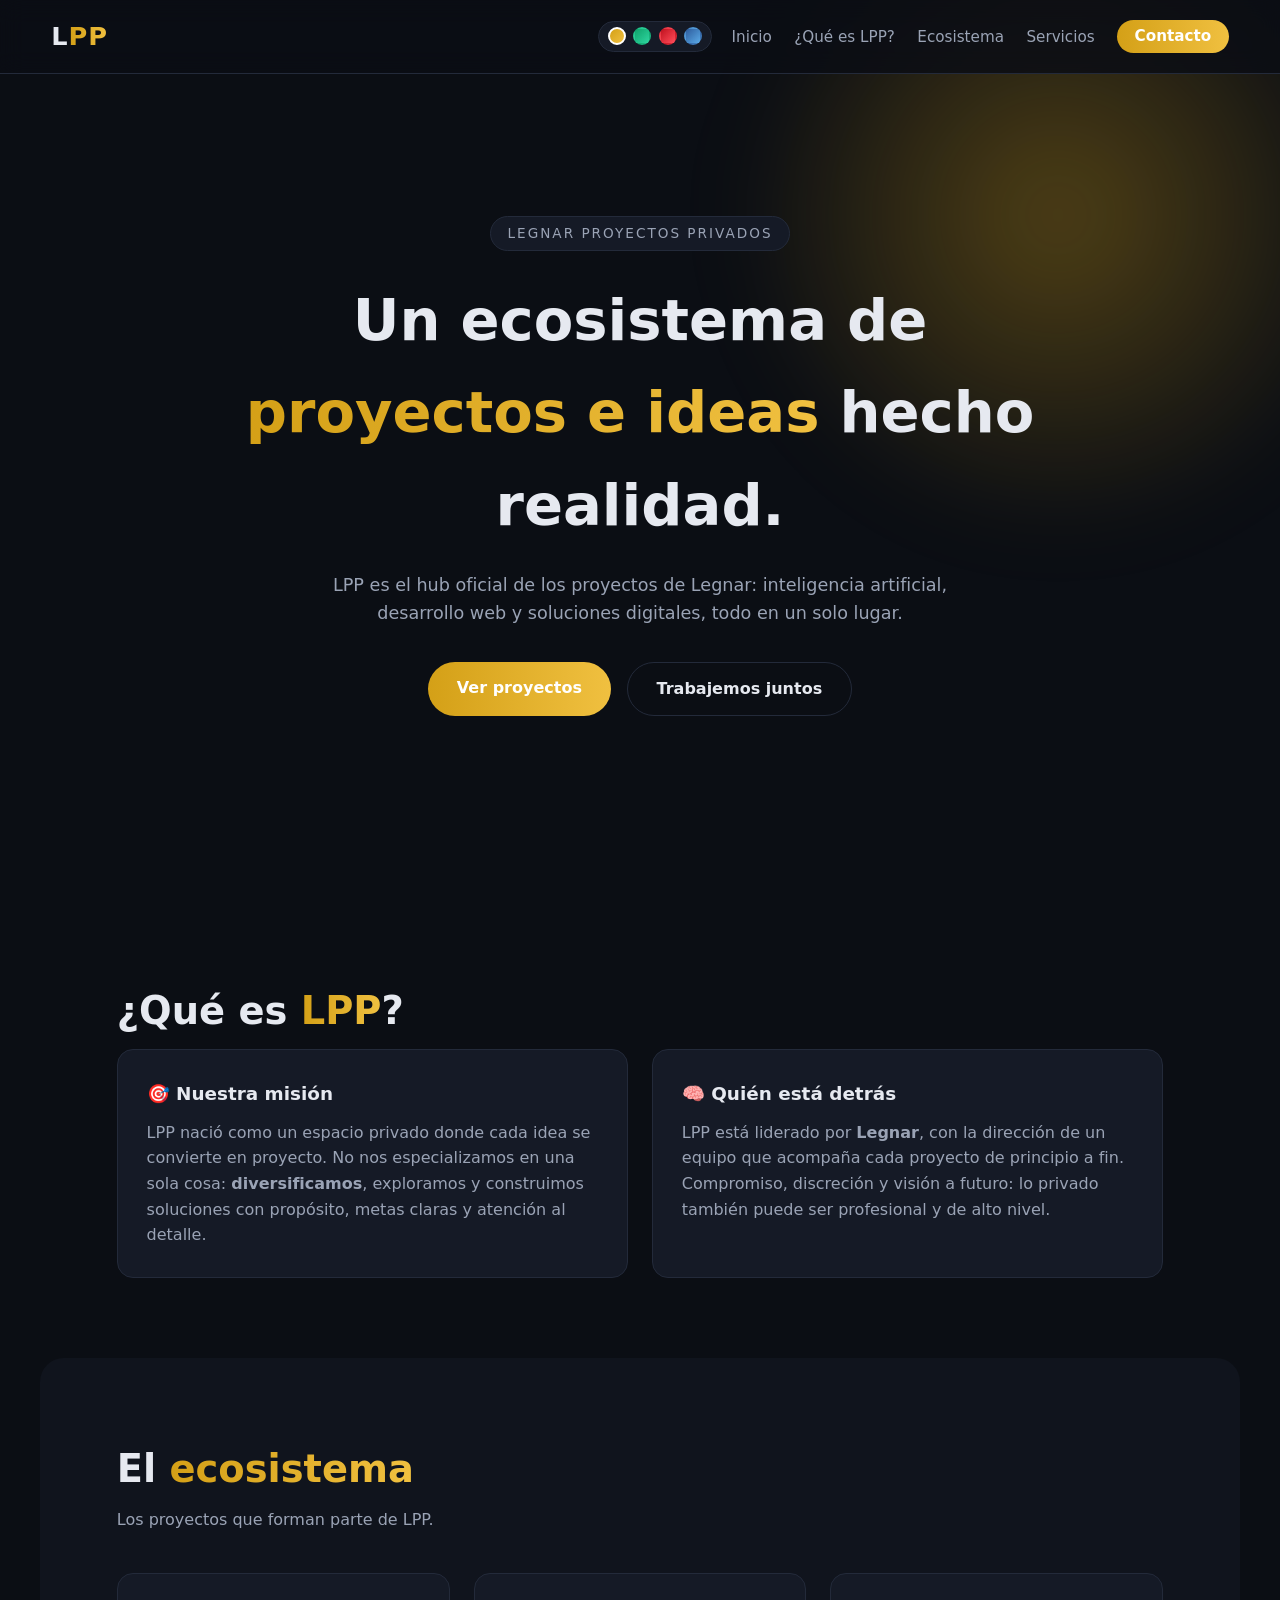
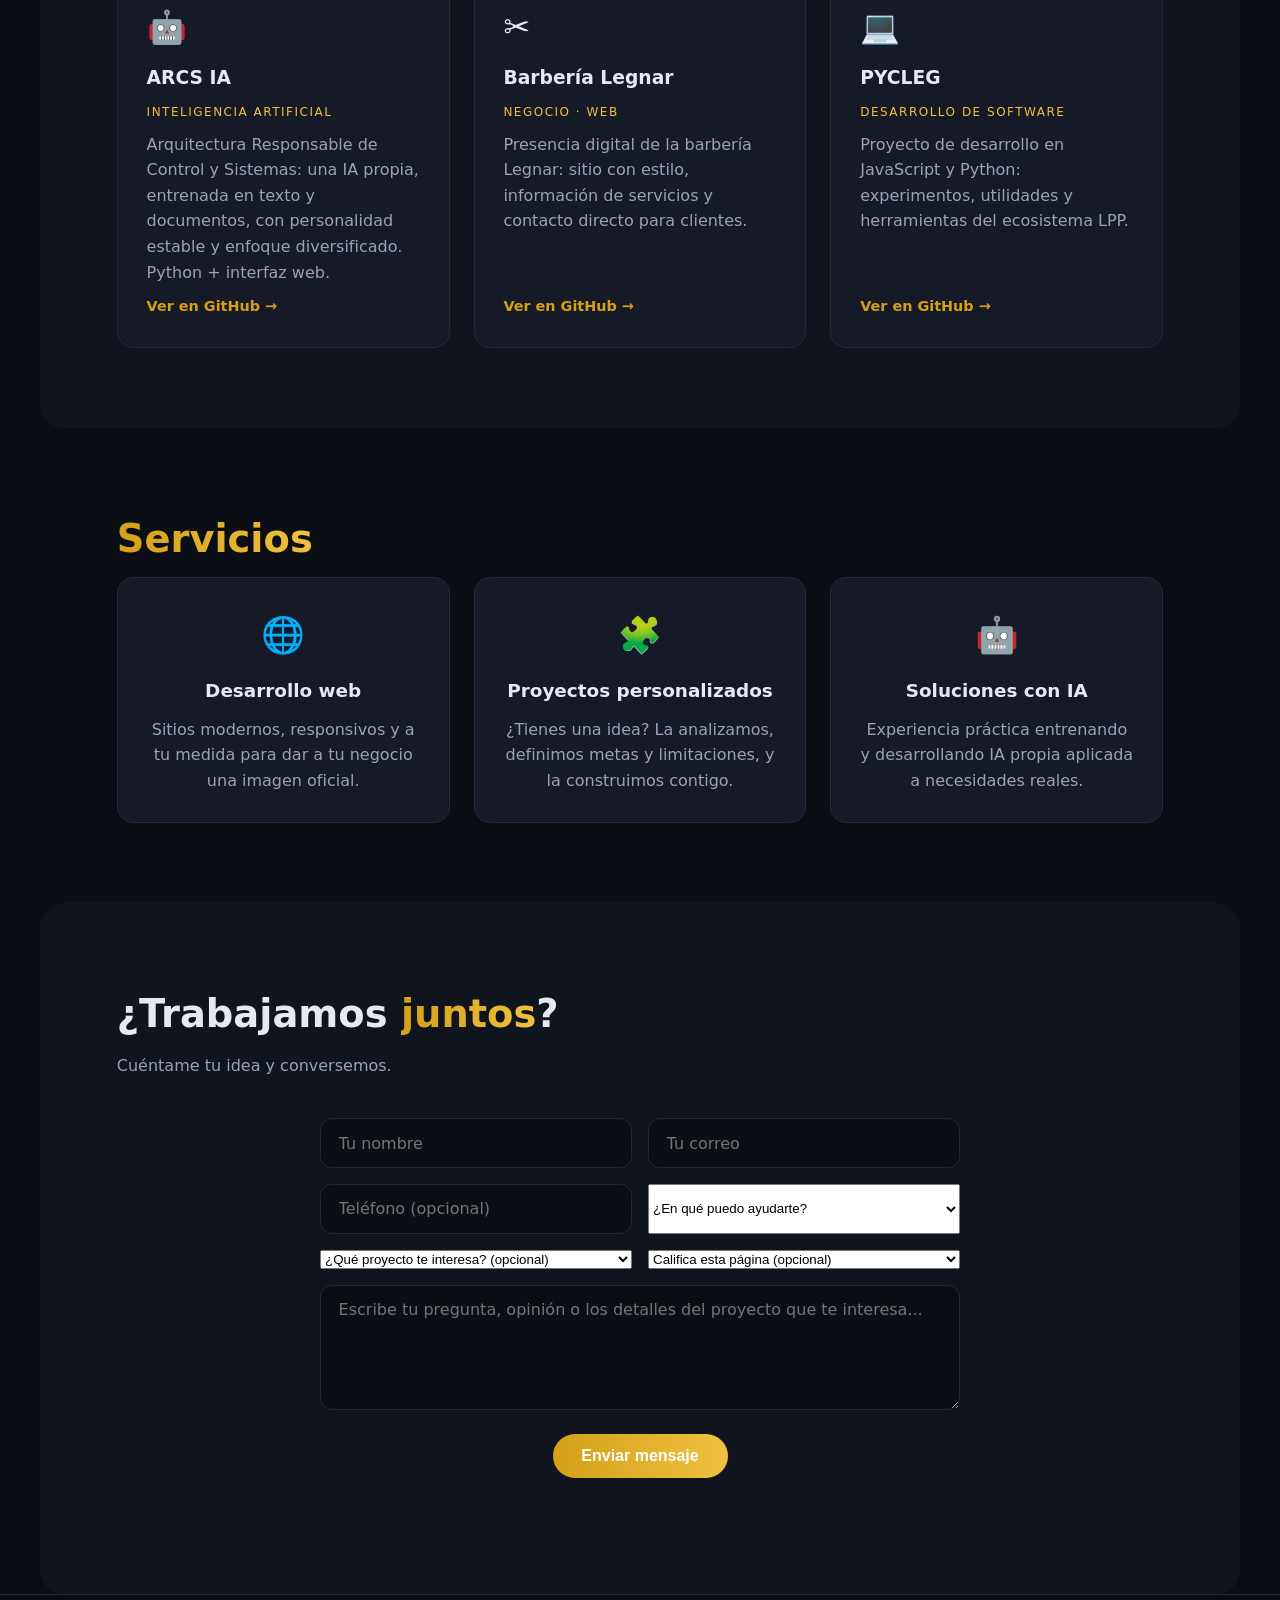
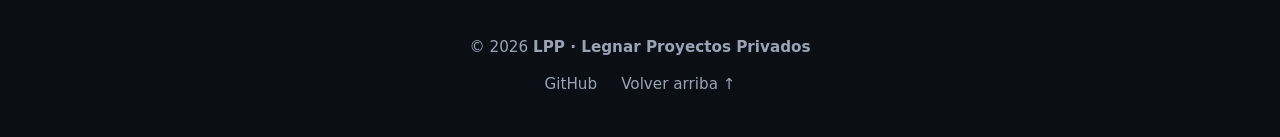
==== commit 4ca7b2a7: "LPP: ampliar formulario de contacto" ====
--- a/index.html
+++ b/index.html
@@ -143,17 +143,37 @@
         <input type="email" name="email" placeholder="Tu correo" autocomplete="email" required>
       </div>
       <div class="form-row">
-        <select name="tipo" required>
-          <option value="" disabled selected>¿Qué necesitas?</option>
-          <option value="web">Desarrollo web</option>
-          <option value="ia">Solución con IA</option>
-          <option value="proyecto">Proyecto personalizado</option>
-          <option value="barberia">Barbería Legnar</option>
-          <option value="otro">Otra cosa</option>
+        <input type="tel" name="telefono" placeholder="Teléfono (opcional)" autocomplete="tel">
+        <select name="solicitud" aria-label="Tipo de solicitud" required>
+          <option value="" disabled selected>¿En qué puedo ayudarte?</option>
+          <option value="informacion">Quiero más información</option>
+          <option value="pregunta">Tengo una pregunta</option>
+          <option value="cotizacion">Quiero una cotización</option>
+          <option value="compra">Quiero comprar o contratar un proyecto</option>
+          <option value="opinion">Quiero dejar una opinión</option>
+          <option value="otro">Otra solicitud</option>
         </select>
-        <input type="tel" name="telefono" placeholder="Teléfono (opcional)" autocomplete="tel">
       </div>
-      <textarea name="mensaje" rows="5" placeholder="Cuéntame sobre tu proyecto..." required></textarea>
+      <div class="form-row">
+        <select name="proyecto" aria-label="Proyecto de interés">
+          <option value="" selected>¿Qué proyecto te interesa? (opcional)</option>
+          <option value="ARCS IA">ARCS IA</option>
+          <option value="Barbería Legnar">Barbería Legnar</option>
+          <option value="PYCLEG">PYCLEG</option>
+          <option value="LPP">LPP / Desarrollo web</option>
+          <option value="personalizado">Un proyecto personalizado</option>
+          <option value="no-se">Todavía no lo sé</option>
+        </select>
+        <select name="calificacion" aria-label="Calificación de la página">
+          <option value="" selected>Califica esta página (opcional)</option>
+          <option value="5">5 — Excelente</option>
+          <option value="4">4 — Muy buena</option>
+          <option value="3">3 — Buena</option>
+          <option value="2">2 — Puede mejorar</option>
+          <option value="1">1 — Necesita mejoras</option>
+        </select>
+      </div>
+      <textarea name="mensaje" rows="5" placeholder="Escribe tu pregunta, opinión o los detalles del proyecto que te interesa..." required></textarea>
       <button type="submit" class="btn btn-primary">Enviar mensaje</button>
       <p class="form-note" id="formNote" aria-live="polite"></p>
     </form>
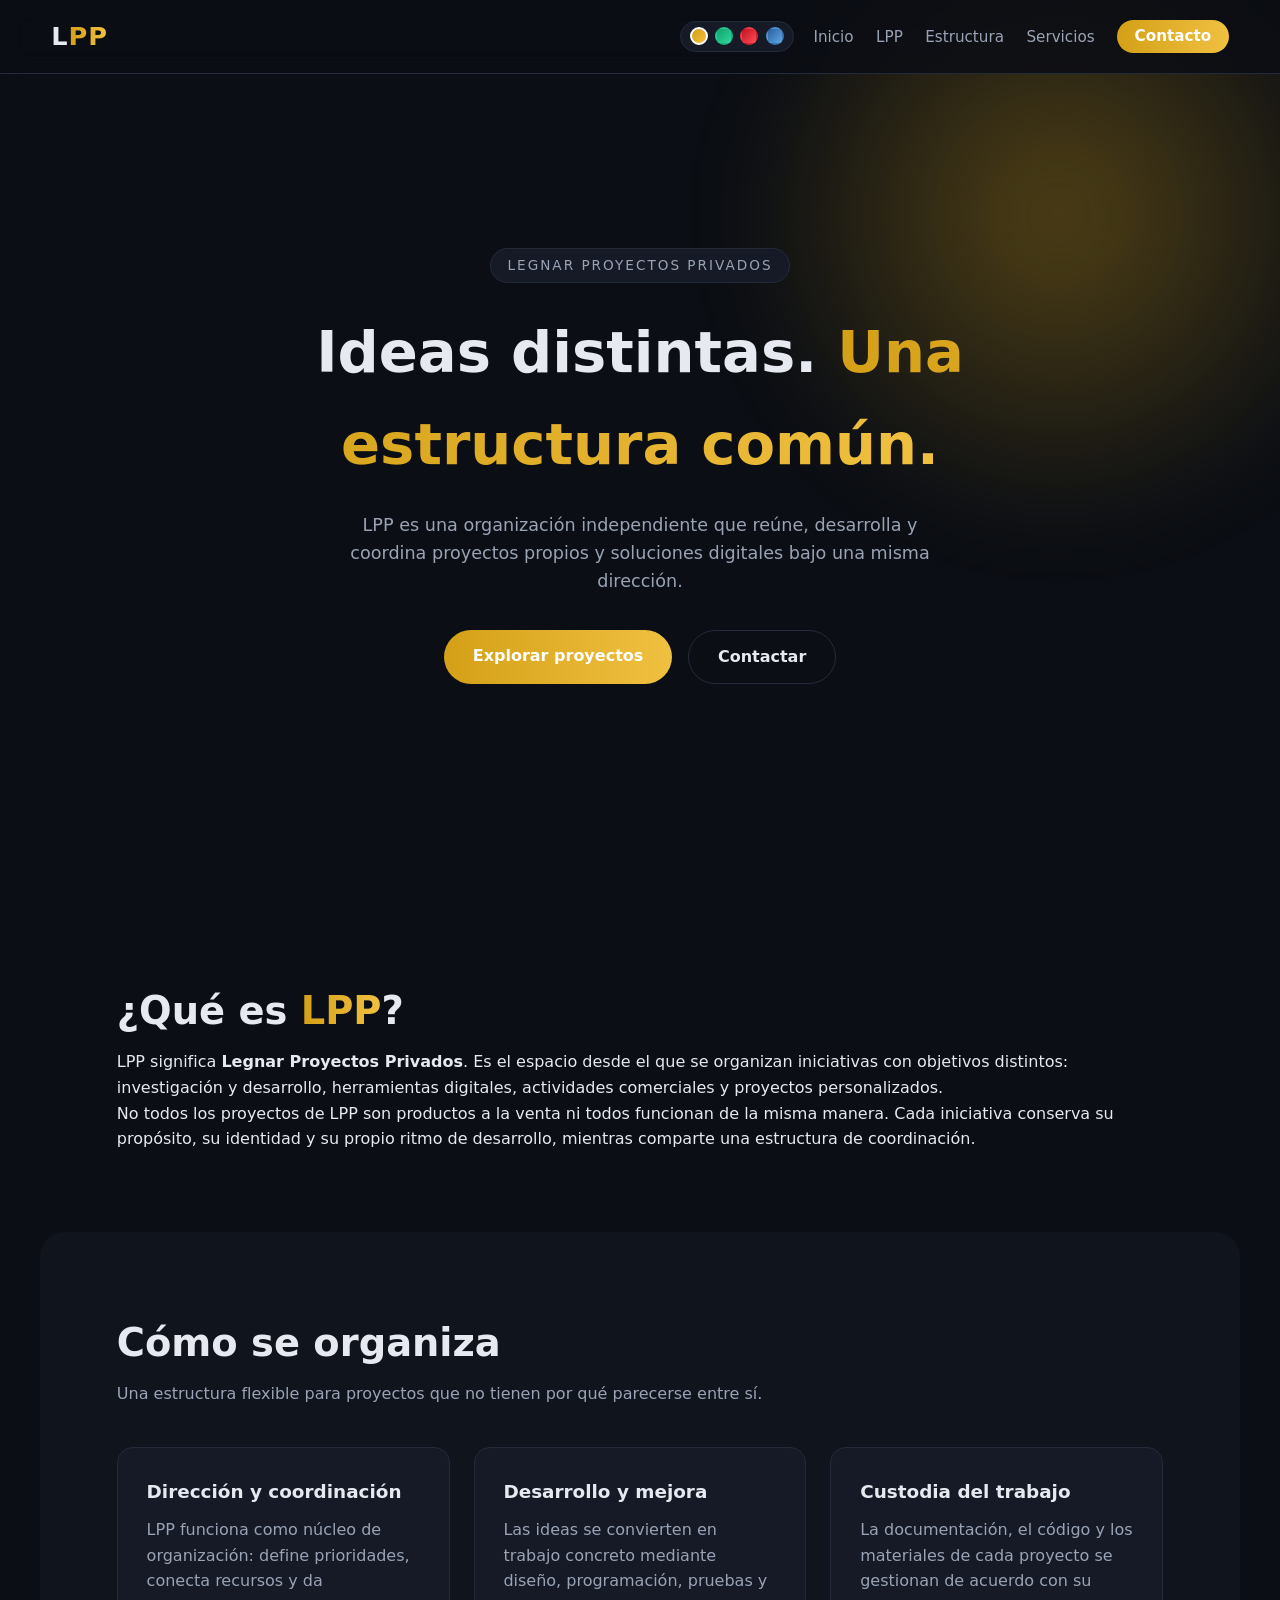
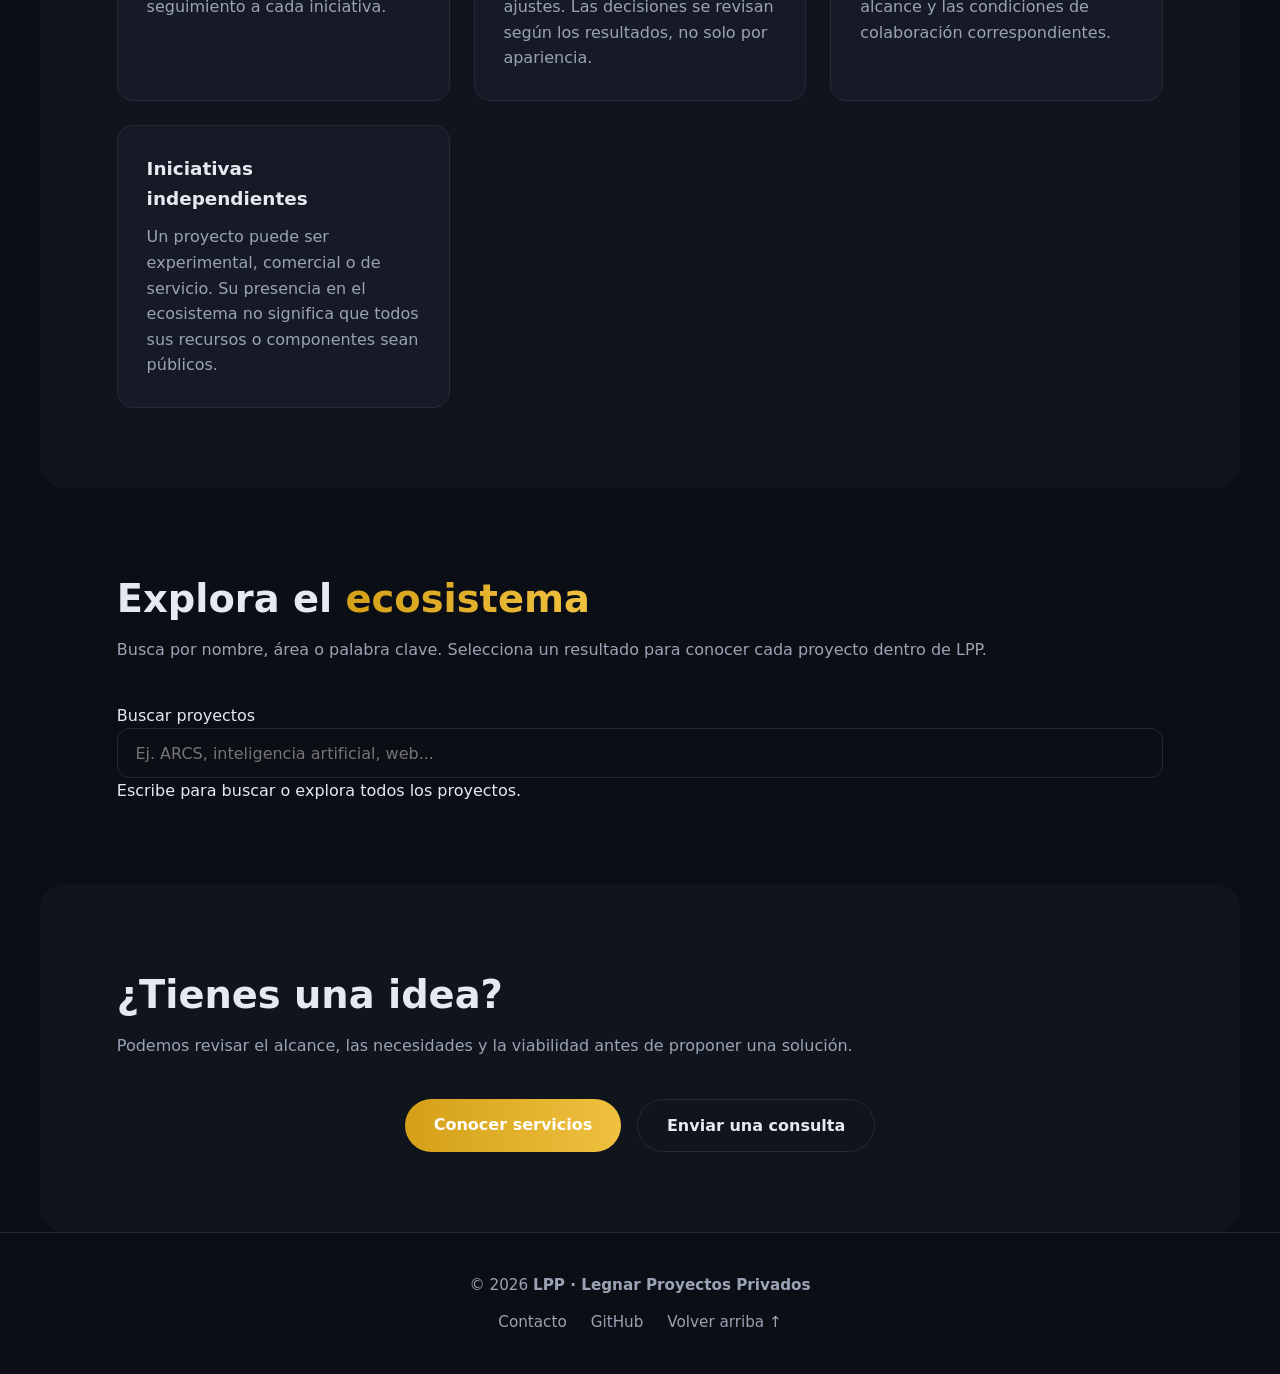
==== commit 8f39b182: "Reorganiza portada LPP y catálogo de proyectos" ====
--- a/index.html
+++ b/index.html
@@ -3,18 +3,17 @@
 <head>
   <meta charset="UTF-8">
   <meta name="viewport" content="width=device-width, initial-scale=1.0">
+  <meta name="description" content="LPP · Legnar Proyectos Privados. Organización independiente para desarrollar, coordinar y dar estructura a proyectos propios y soluciones digitales.">
+  <meta name="theme-color" content="#0b0e14">
   <title>LPP · Legnar Proyectos Privados</title>
-  <meta name="description" content="LPP (Legnar Proyectos Privados): ecosistema de proyectos y servicios liderado por Legnar. Desarrollo de IA, software y soluciones digitales.">
   <link rel="stylesheet" href="css/styles.css">
   <script src="js/main.js" defer></script>
 </head>
 <body>
-
-  <!-- NAV -->
   <nav class="nav">
-    <a href="#inicio" class="logo">L<span class="logo-accent">PP</span></a>
+    <a href="index.html" class="logo" aria-label="LPP, inicio">L<span class="logo-accent">PP</span></a>
     <div class="nav-right">
-      <div class="theme-picker" title="Elige el estilo del día">
+      <div class="theme-picker" aria-label="Seleccionar tema">
         <button class="theme-dot dot-oro active" data-theme="oro" aria-label="Tema dorado"></button>
         <button class="theme-dot dot-esmeralda" data-theme="esmeralda" aria-label="Tema esmeralda"></button>
         <button class="theme-dot dot-carmesi" data-theme="carmesi" aria-label="Tema carmesí"></button>
@@ -23,170 +22,88 @@
       <button class="nav-toggle" id="navToggle" aria-label="Abrir menú" aria-expanded="false">☰</button>
       <ul class="nav-links" id="navLinks">
         <li><a href="#inicio">Inicio</a></li>
-        <li><a href="#que-es">¿Qué es LPP?</a></li>
-        <li><a href="#ecosistema">Ecosistema</a></li>
-        <li><a href="#servicios">Servicios</a></li>
-        <li><a href="#contacto" class="btn-nav">Contacto</a></li>
+        <li><a href="#identidad">LPP</a></li>
+        <li><a href="#estructura">Estructura</a></li>
+        <li><a href="servicios.html">Servicios</a></li>
+        <li><a href="contacto.html" class="btn-nav">Contacto</a></li>
       </ul>
     </div>
   </nav>
 
-  <!-- HERO -->
   <header class="hero" id="inicio">
     <div class="hero-glow"></div>
     <div class="hero-content">
       <p class="hero-tag">Legnar Proyectos Privados</p>
-      <h1>Un ecosistema de <span class="gradient-text">proyectos e ideas</span> hecho realidad.</h1>
-      <p class="hero-sub">
-        LPP es el hub oficial de los proyectos de Legnar: inteligencia artificial,
-        desarrollo web y soluciones digitales, todo en un solo lugar.
-      </p>
+      <h1>Ideas distintas. <span class="gradient-text">Una estructura común.</span></h1>
+      <p class="hero-sub">LPP es una organización independiente que reúne, desarrolla y coordina proyectos propios y soluciones digitales bajo una misma dirección.</p>
       <div class="hero-cta">
-        <a href="#ecosistema" class="btn btn-primary">Ver proyectos</a>
-        <a href="#contacto" class="btn btn-ghost">Trabajemos juntos</a>
+        <a href="#proyectos" class="btn btn-primary">Explorar proyectos</a>
+        <a href="contacto.html" class="btn btn-ghost">Contactar</a>
       </div>
     </div>
   </header>
 
-  <!-- QUÉ ES LPP -->
-  <section class="section" id="que-es">
-    <h2 class="section-title">¿Qué es <span class="gradient-text">LPP</span>?</h2>
-    <div class="grid-2">
-      <div class="card reveal">
-        <h3>🎯 Nuestra misión</h3>
-        <p>
-          LPP nació como un espacio privado donde cada idea se convierte en proyecto.
-          No nos especializamos en una sola cosa: <strong>diversificamos</strong>,
-          exploramos y construimos soluciones con propósito, metas claras
-          y atención al detalle.
-        </p>
+  <main>
+    <section class="section" id="identidad">
+      <h2 class="section-title">¿Qué es <span class="gradient-text">LPP</span>?</h2>
+      <div class="identity-copy">
+        <p>LPP significa <strong>Legnar Proyectos Privados</strong>. Es el espacio desde el que se organizan iniciativas con objetivos distintos: investigación y desarrollo, herramientas digitales, actividades comerciales y proyectos personalizados.</p>
+        <p>No todos los proyectos de LPP son productos a la venta ni todos funcionan de la misma manera. Cada iniciativa conserva su propósito, su identidad y su propio ritmo de desarrollo, mientras comparte una estructura de coordinación.</p>
       </div>
-      <div class="card reveal">
-        <h3>🧠 Quién está detrás</h3>
-        <p>
-          LPP está liderado por <strong>Legnar</strong>, con la dirección de un equipo
-          que acompaña cada proyecto de principio a fin. Compromiso, discreción
-          y visión a futuro: lo privado también puede ser profesional y de alto nivel.
-        </p>
+    </section>
+
+    <section class="section section-alt" id="estructura">
+      <h2 class="section-title">Cómo se organiza</h2>
+      <p class="section-sub">Una estructura flexible para proyectos que no tienen por qué parecerse entre sí.</p>
+      <div class="grid-2">
+        <article class="card reveal">
+          <h3>Dirección y coordinación</h3>
+          <p>LPP funciona como núcleo de organización: define prioridades, conecta recursos y da seguimiento a cada iniciativa.</p>
+        </article>
+        <article class="card reveal">
+          <h3>Desarrollo y mejora</h3>
+          <p>Las ideas se convierten en trabajo concreto mediante diseño, programación, pruebas y ajustes. Las decisiones se revisan según los resultados, no solo por apariencia.</p>
+        </article>
+        <article class="card reveal">
+          <h3>Custodia del trabajo</h3>
+          <p>La documentación, el código y los materiales de cada proyecto se gestionan de acuerdo con su alcance y las condiciones de colaboración correspondientes.</p>
+        </article>
+        <article class="card reveal">
+          <h3>Iniciativas independientes</h3>
+          <p>Un proyecto puede ser experimental, comercial o de servicio. Su presencia en el ecosistema no significa que todos sus recursos o componentes sean públicos.</p>
+        </article>
       </div>
-    </div>
-  </section>
+    </section>
 
-  <!-- ECOSISTEMA -->
-  <section class="section section-alt" id="ecosistema">
-    <h2 class="section-title">El <span class="gradient-text">ecosistema</span></h2>
-    <p class="section-sub">Los proyectos que forman parte de LPP.</p>
-    <div class="grid-3">
-      <article class="project-card reveal">
-        <div class="project-icon">🤖</div>
-        <h3>ARCS IA</h3>
-        <p class="project-tag">Inteligencia Artificial</p>
-        <p>
-          Arquitectura Responsable de Control y Sistemas: una IA propia, entrenada
-          en texto y documentos, con personalidad estable y enfoque diversificado.
-          Python + interfaz web.
-        </p>
-        <a href="https://github.com/LEGNA4444/ARCS-IA" target="_blank" rel="noopener noreferrer" class="project-link">Ver en GitHub →</a>
-      </article>
-      <article class="project-card reveal">
-        <div class="project-icon">✂️</div>
-        <h3>Barbería Legnar</h3>
-        <p class="project-tag">Negocio · Web</p>
-        <p>
-          Presencia digital de la barbería Legnar: sitio con estilo, información
-          de servicios y contacto directo para clientes.
-        </p>
-        <a href="https://github.com/LEGNA4444/BARBER-SHOP.LEGNAR.LPP" target="_blank" rel="noopener noreferrer" class="project-link">Ver en GitHub →</a>
-      </article>
-      <article class="project-card reveal">
-        <div class="project-icon">💻</div>
-        <h3>PYCLEG</h3>
-        <p class="project-tag">Desarrollo de software</p>
-        <p>
-          Proyecto de desarrollo en JavaScript y Python: experimentos,
-          utilidades y herramientas del ecosistema LPP.
-        </p>
-        <a href="https://github.com/LEGNA4444/PYCLEG" target="_blank" rel="noopener noreferrer" class="project-link">Ver en GitHub →</a>
-      </article>
-    </div>
-  </section>
+    <section class="section" id="proyectos">
+      <h2 class="section-title">Explora el <span class="gradient-text">ecosistema</span></h2>
+      <p class="section-sub">Busca por nombre, área o palabra clave. Selecciona un resultado para conocer cada proyecto dentro de LPP.</p>
+      <div class="project-search">
+        <label class="sr-only" for="projectSearch">Buscar proyectos</label>
+        <input id="projectSearch" type="search" placeholder="Ej. ARCS, inteligencia artificial, web..." autocomplete="off">
+        <div id="projectResults" class="search-results" aria-live="polite">
+          <p class="search-hint">Escribe para buscar o explora todos los proyectos.</p>
+        </div>
+      </div>
+    </section>
 
-  <!-- SERVICIOS -->
-  <section class="section" id="servicios">
-    <h2 class="section-title"><span class="gradient-text">Servicios</span></h2>
-    <div class="grid-3">
-      <div class="card service reveal">
-        <div class="service-icon">🌐</div>
-        <h3>Desarrollo web</h3>
-        <p>Sitios modernos, responsivos y a tu medida para dar a tu negocio una imagen oficial.</p>
+    <section class="section section-alt compact-section">
+      <h2 class="section-title">¿Tienes una idea?</h2>
+      <p class="section-sub">Podemos revisar el alcance, las necesidades y la viabilidad antes de proponer una solución.</p>
+      <div class="hero-cta">
+        <a href="servicios.html" class="btn btn-primary">Conocer servicios</a>
+        <a href="contacto.html" class="btn btn-ghost">Enviar una consulta</a>
       </div>
-      <div class="card service reveal">
-        <div class="service-icon">🧩</div>
-        <h3>Proyectos personalizados</h3>
-        <p>¿Tienes una idea? La analizamos, definimos metas y limitaciones, y la construimos contigo.</p>
-      </div>
-      <div class="card service reveal">
-        <div class="service-icon">🤖</div>
-        <h3>Soluciones con IA</h3>
-        <p>Experiencia práctica entrenando y desarrollando IA propia aplicada a necesidades reales.</p>
-      </div>
-    </div>
-  </section>
+    </section>
+  </main>
 
-  <!-- CONTACTO -->
-  <section class="section section-alt" id="contacto">
-    <h2 class="section-title">¿Trabajamos <span class="gradient-text">juntos</span>?</h2>
-    <p class="section-sub">Cuéntame tu idea y conversemos.</p>
-    <form class="contact-form reveal" id="contactForm">
-      <div class="form-row">
-        <input type="text" name="nombre" placeholder="Tu nombre" autocomplete="name" required>
-        <input type="email" name="email" placeholder="Tu correo" autocomplete="email" required>
-      </div>
-      <div class="form-row">
-        <input type="tel" name="telefono" placeholder="Teléfono (opcional)" autocomplete="tel">
-        <select name="solicitud" aria-label="Tipo de solicitud" required>
-          <option value="" disabled selected>¿En qué puedo ayudarte?</option>
-          <option value="informacion">Quiero más información</option>
-          <option value="pregunta">Tengo una pregunta</option>
-          <option value="cotizacion">Quiero una cotización</option>
-          <option value="compra">Quiero comprar o contratar un proyecto</option>
-          <option value="opinion">Quiero dejar una opinión</option>
-          <option value="otro">Otra solicitud</option>
-        </select>
-      </div>
-      <div class="form-row">
-        <select name="proyecto" aria-label="Proyecto de interés">
-          <option value="" selected>¿Qué proyecto te interesa? (opcional)</option>
-          <option value="ARCS IA">ARCS IA</option>
-          <option value="Barbería Legnar">Barbería Legnar</option>
-          <option value="PYCLEG">PYCLEG</option>
-          <option value="LPP">LPP / Desarrollo web</option>
-          <option value="personalizado">Un proyecto personalizado</option>
-          <option value="no-se">Todavía no lo sé</option>
-        </select>
-        <select name="calificacion" aria-label="Calificación de la página">
-          <option value="" selected>Califica esta página (opcional)</option>
-          <option value="5">5 — Excelente</option>
-          <option value="4">4 — Muy buena</option>
-          <option value="3">3 — Buena</option>
-          <option value="2">2 — Puede mejorar</option>
-          <option value="1">1 — Necesita mejoras</option>
-        </select>
-      </div>
-      <textarea name="mensaje" rows="5" placeholder="Escribe tu pregunta, opinión o los detalles del proyecto que te interesa..." required></textarea>
-      <button type="submit" class="btn btn-primary">Enviar mensaje</button>
-      <p class="form-note" id="formNote" aria-live="polite"></p>
-    </form>
-  </section>
-
-  <!-- FOOTER -->
   <footer class="footer">
     <p>© 2026 <strong>LPP · Legnar Proyectos Privados</strong></p>
     <div class="footer-links">
+      <a href="contacto.html">Contacto</a>
       <a href="https://github.com/LEGNA4444" target="_blank" rel="noopener noreferrer">GitHub</a>
       <a href="#inicio">Volver arriba ↑</a>
     </div>
   </footer>
-
 </body>
-</html>
+</html>
--- a/css/styles.css
+++ b/css/styles.css
@@ -1,11 +1,27 @@
 /* ===== LPP · Legnar Proyectos Privados ===== */
 /* Temas: elige el que combine con el contexto del día ;) */
+@property --accent {
+  syntax: "<color>";
+  inherits: true;
+  initial-value: #d4a017;
+}
+@property --accent-2 {
+  syntax: "<color>";
+  inherits: true;
+  initial-value: #f0c040;
+}
+@property --accent-glow {
+  syntax: "<color>";
+  inherits: true;
+  initial-value: rgba(212, 160, 23, 0.35);
+}
 :root, :root[data-theme="oro"] {
   --bg: #0b0e14; --bg-alt: #10141d; --card: #151a26; --border: #232a3a;
   --text: #e6e9f0; --text-dim: #9aa3b5;
   --accent: #d4a017; --accent-2: #f0c040;
   --accent-glow: rgba(212, 160, 23, 0.35);
   --gradient: linear-gradient(90deg, var(--accent), var(--accent-2));
+  --theme-transition: 3.35s;
   --theme-label: "Dorado";
 }
 :root[data-theme="esmeralda"] {
@@ -25,11 +41,18 @@
 }
 * { margin: 0; padding: 0; box-sizing: border-box; }
 html { scroll-behavior: smooth; }
+:root {
+  transition:
+    --accent var(--theme-transition) ease,
+    --accent-2 var(--theme-transition) ease,
+    --accent-glow var(--theme-transition) ease;
+}
 body {
   font-family: "Segoe UI", system-ui, -apple-system, sans-serif;
   background: var(--bg);
   color: var(--text);
   line-height: 1.6;
+  transition: background-color var(--theme-transition) ease, color var(--theme-transition) ease;
 }
 /* ===== NAV ===== */
 .nav {
@@ -43,6 +66,7 @@
   backdrop-filter: blur(12px);
   border-bottom: 1px solid var(--border);
   z-index: 100;
+  transition: background-color var(--theme-transition) ease, border-color var(--theme-transition) ease;
 }
 .logo {
   font-size: 1.6rem;
@@ -59,7 +83,7 @@
 }
 .nav-right { display: flex; align-items: center; gap: 1.2rem; }
 .nav-links { display: flex; align-items: center; gap: 1.4rem; list-style: none; }
-.nav-links a { color: var(--text-dim); text-decoration: none; font-size: 0.95rem; transition: color 0.2s; }
+.nav-links a { color: var(--text-dim); text-decoration: none; font-size: 0.95rem; transition: color var(--theme-transition) ease; }
 .nav-links a:hover { color: var(--text); }
 .btn-nav {
   background: var(--gradient);
@@ -85,6 +109,7 @@
   border: 1px solid var(--border);
   padding: 0.35rem 0.6rem;
   border-radius: 999px;
+  transition: background-color var(--theme-transition) ease, border-color var(--theme-transition) ease;
 }
 .theme-dot {
   width: 18px; height: 18px;
@@ -164,7 +189,7 @@
   border: 1px solid var(--border);
   border-radius: 16px;
   padding: 1.8rem;
-  transition: transform 0.25s, border-color 0.25s;
+  transition: transform 0.25s, border-color var(--theme-transition) ease, background-color var(--theme-transition) ease, color var(--theme-transition) ease;
 }
 .card:hover { transform: translateY(-4px); border-color: var(--accent); }
 .card h3 { margin-bottom: 0.7rem; font-size: 1.15rem; }
@@ -177,7 +202,7 @@
   display: flex;
   flex-direction: column;
   gap: 0.6rem;
-  transition: transform 0.25s, border-color 0.25s;
+  transition: transform 0.25s, border-color var(--theme-transition) ease, background-color var(--theme-transition) ease, color var(--theme-transition) ease;
 }
 .project-card:hover { transform: translateY(-4px); border-color: var(--accent-2); }
 .project-icon { font-size: 2rem; }
@@ -202,7 +227,8 @@
   gap: 1rem;
 }
 .form-row { display: grid; grid-template-columns: 1fr 1fr; gap: 1rem; }
-input, textarea {
+input, textarea, select {
+  width: 100%;
   background: var(--bg);
   border: 1px solid var(--border);
   border-radius: 12px;
@@ -211,8 +237,11 @@
   font-family: inherit;
   font-size: 1rem;
   resize: vertical;
-}
-input:focus, textarea:focus { outline: none; border-color: var(--accent); }
+  transition: background-color var(--theme-transition) ease, color var(--theme-transition) ease, border-color var(--theme-transition) ease;
+}
+input:focus, textarea:focus, select:focus { outline: none; border-color: var(--accent); }
+select { cursor: pointer; }
+select option { background: var(--bg); color: var(--text); }
 .contact-form .btn { align-self: center; margin-top: 0.5rem; }
 .form-note { text-align: center; color: var(--accent-2); font-size: 0.9rem; min-height: 1.4em; }
 /* ===== FOOTER ===== */
@@ -222,6 +251,7 @@
   border-top: 1px solid var(--border);
   color: var(--text-dim);
   font-size: 0.95rem;
+  transition: color var(--theme-transition) ease, border-color var(--theme-transition) ease;
 }
 .footer-links { margin-top: 0.8rem; display: flex; gap: 1.5rem; justify-content: center; }
 .footer-links a { color: var(--text-dim); text-decoration: none; }
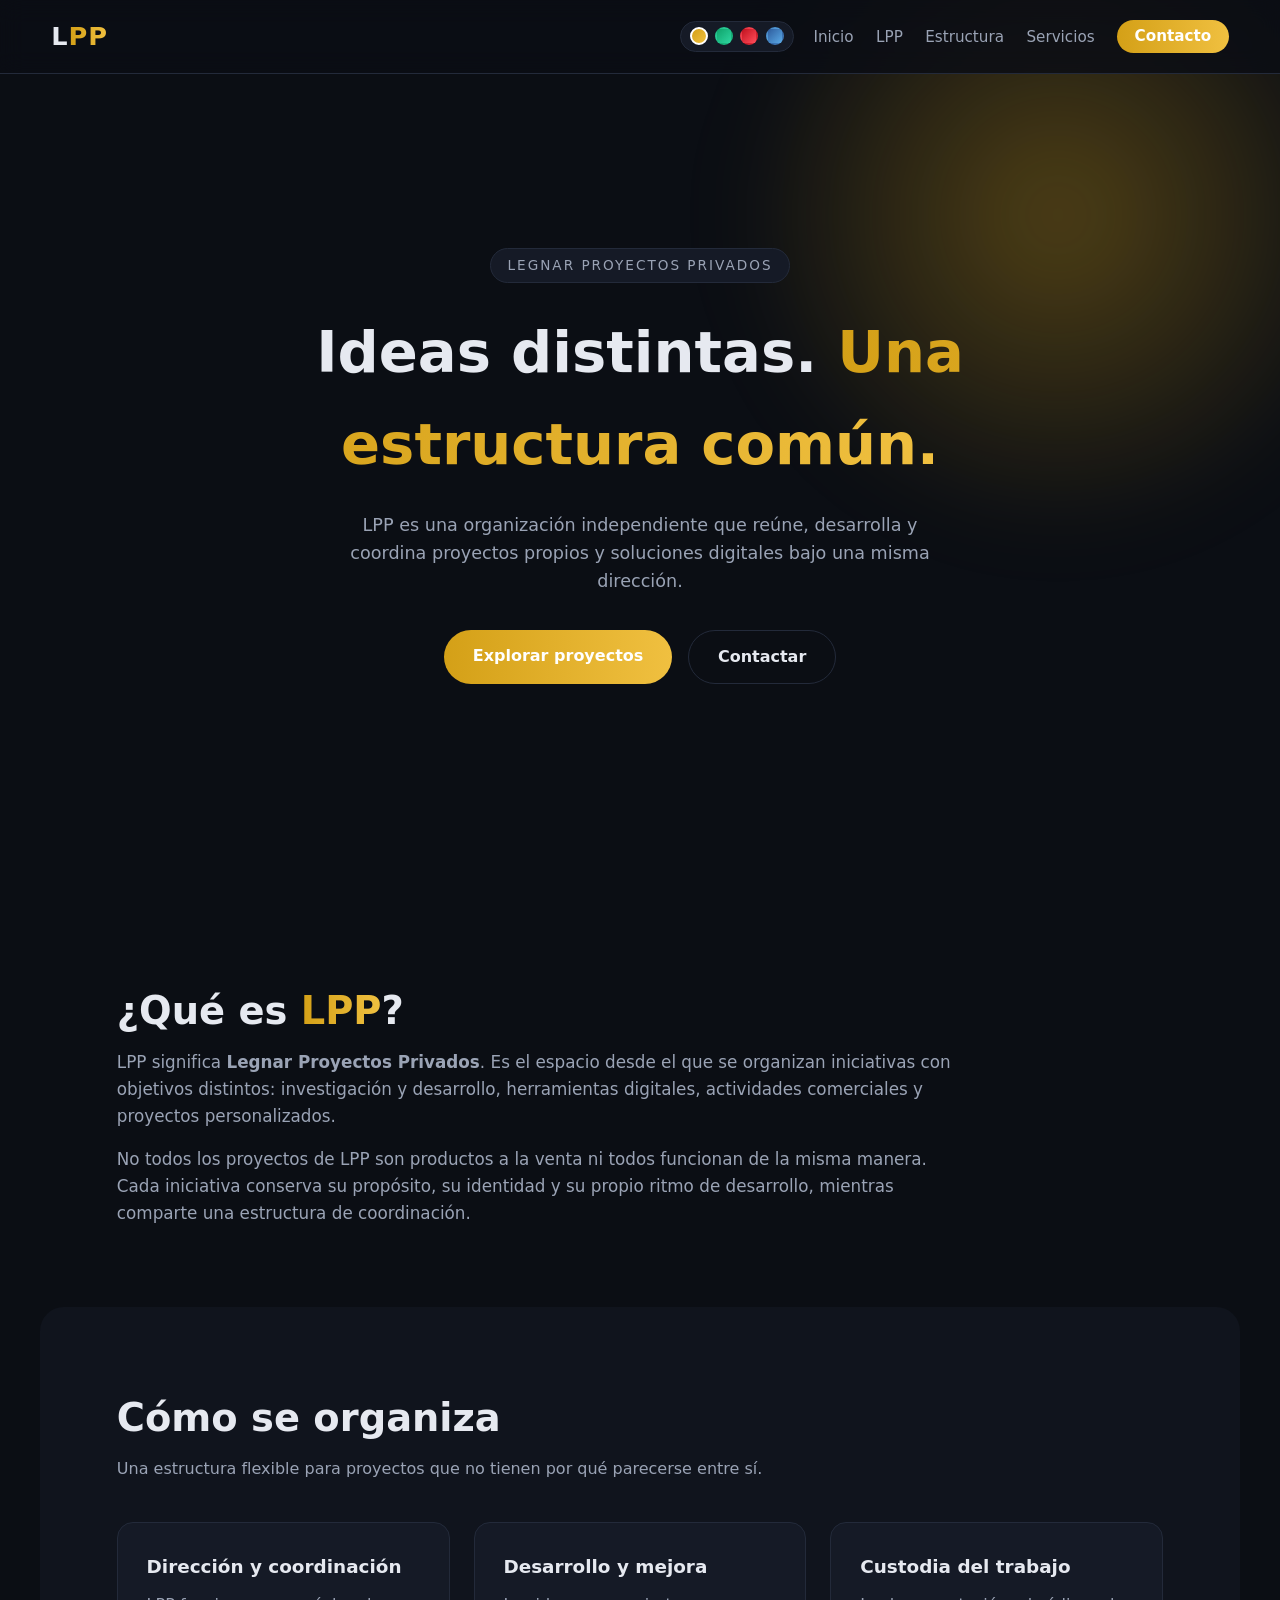
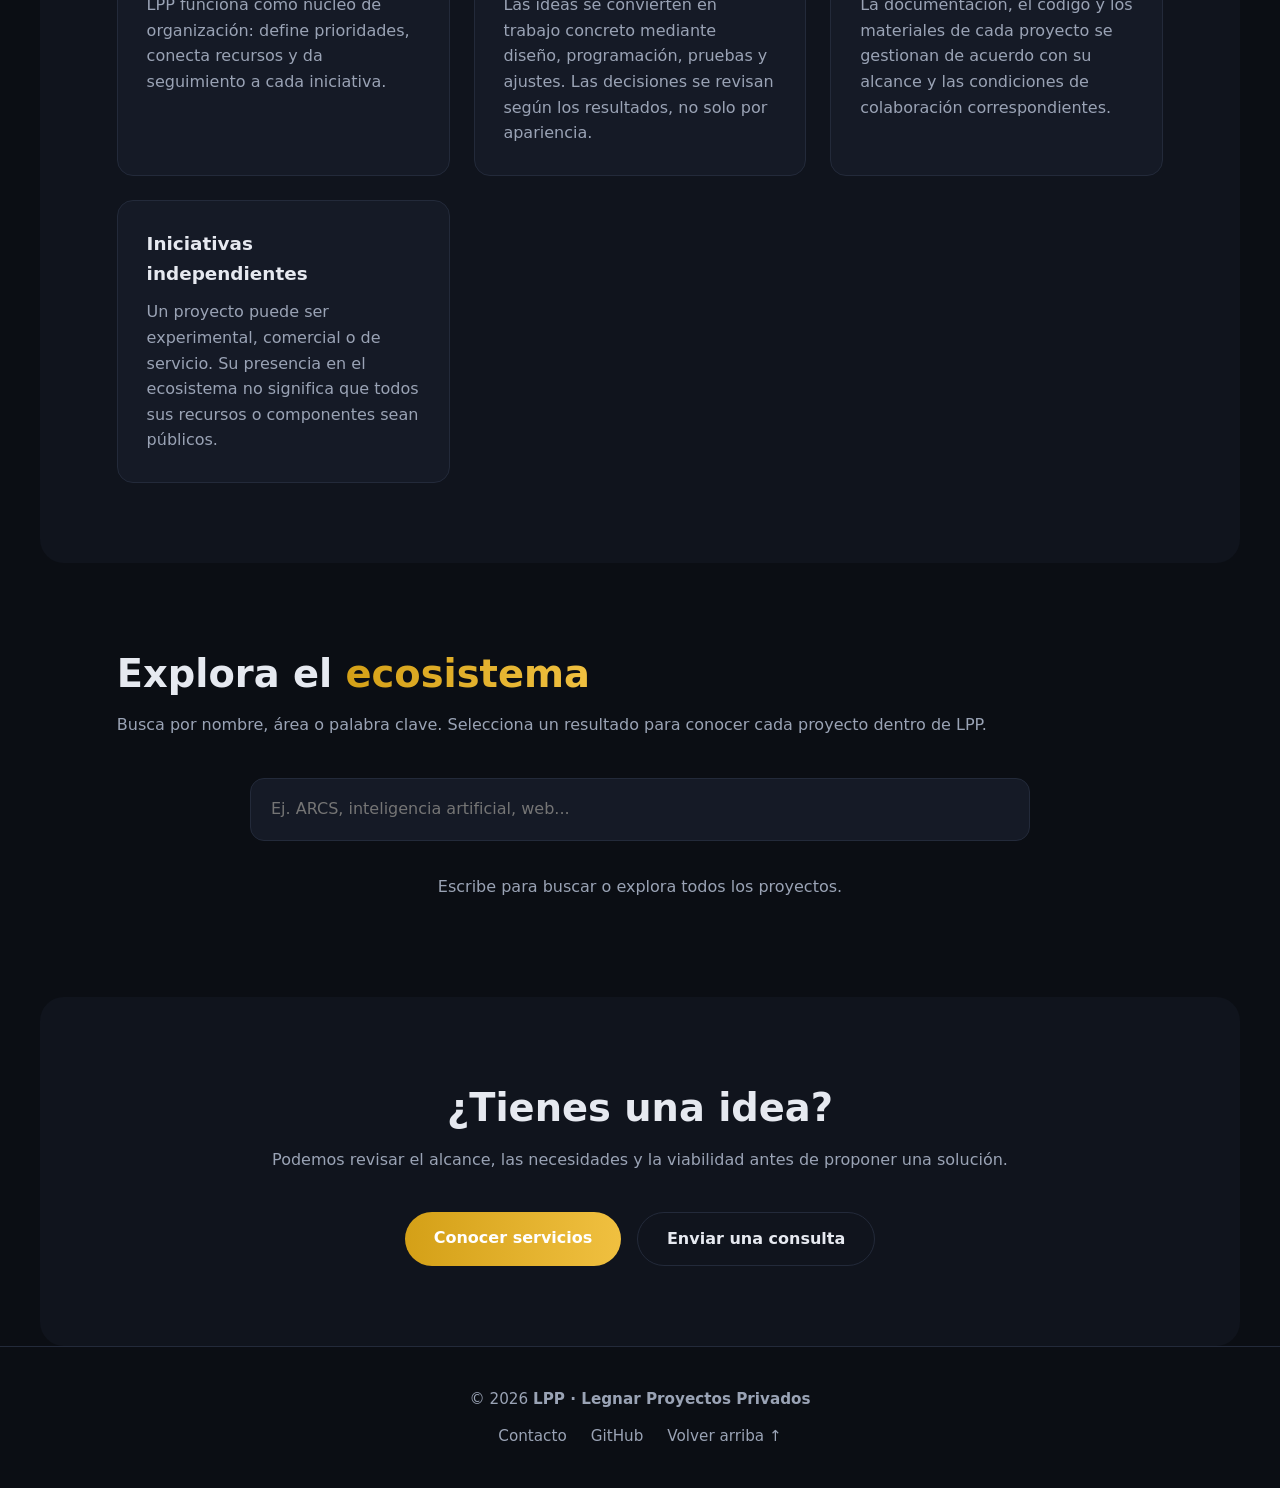
==== commit 90cb5434: "Aplicar correcciones de revisión de Claude" ====
--- a/index.html
+++ b/index.html
@@ -8,13 +8,19 @@
   <title>LPP · Legnar Proyectos Privados</title>
   <link rel="stylesheet" href="css/styles.css">
   <script src="js/main.js" defer></script>
+  <script>
+    try {
+      var t = localStorage.getItem("lpp-theme");
+      if (t) document.documentElement.setAttribute("data-theme", t);
+    } catch (_) {}
+  </script>
 </head>
 <body>
   <nav class="nav">
     <a href="index.html" class="logo" aria-label="LPP, inicio">L<span class="logo-accent">PP</span></a>
     <div class="nav-right">
       <div class="theme-picker" aria-label="Seleccionar tema">
-        <button class="theme-dot dot-oro active" data-theme="oro" aria-label="Tema dorado"></button>
+        <button class="theme-dot dot-oro" data-theme="oro" aria-label="Tema dorado"></button>
         <button class="theme-dot dot-esmeralda" data-theme="esmeralda" aria-label="Tema esmeralda"></button>
         <button class="theme-dot dot-carmesi" data-theme="carmesi" aria-label="Tema carmesí"></button>
         <button class="theme-dot dot-acero" data-theme="acero" aria-label="Tema azul acero"></button>
--- a/css/styles.css
+++ b/css/styles.css
@@ -16,6 +16,7 @@
   initial-value: rgba(212, 160, 23, 0.35);
 }
 :root, :root[data-theme="oro"] {
+  --danger: #e05252;
   --bg: #0b0e14; --bg-alt: #10141d; --card: #151a26; --border: #232a3a;
   --text: #e6e9f0; --text-dim: #9aa3b5;
   --accent: #d4a017; --accent-2: #f0c040;
@@ -278,3 +279,115 @@
   .theme-picker { padding: 0.3rem 0.5rem; }
   .theme-dot { width: 15px; height: 15px; }
 }
+
+
+/* ===== CATÁLOGO DE PROYECTOS LPP ===== */
+.project-search { max-width: 780px; margin: 0 auto; }
+.project-search input {
+  width: 100%;
+  background: var(--card);
+  border: 1px solid var(--border);
+  border-radius: 14px;
+  padding: 1.1rem 1.25rem;
+  color: var(--text);
+  font: inherit;
+  font-size: 1rem;
+  transition: border-color var(--theme-transition) ease, background-color var(--theme-transition) ease, color var(--theme-transition) ease, box-shadow .2s ease;
+}
+.project-search input:focus { outline: none; border-color: var(--accent); box-shadow: 0 0 0 3px var(--accent-glow); }
+.search-results { display: grid; gap: .75rem; margin-top: 1rem; }
+.search-hint, .search-empty { color: var(--text-dim); text-align: center; padding: 1.1rem; }
+.search-result {
+  display: grid;
+  grid-template-columns: 1fr auto;
+  gap: .25rem 1rem;
+  padding: 1.15rem 1.25rem;
+  border: 1px solid var(--border);
+  border-radius: 12px;
+  background: var(--card);
+  color: var(--text);
+  text-decoration: none;
+  transition: border-color .25s ease, transform .25s ease, background-color var(--theme-transition) ease;
+}
+.search-result:hover { border-color: var(--accent); transform: translateY(-2px); }
+.search-result-title { font-weight: 700; }
+.search-result-description { color: var(--text-dim); font-size: .92rem; }
+.search-result-open { grid-column: 2; grid-row: 1 / span 2; align-self: center; color: var(--accent-2); font-size: .9rem; font-weight: 600; }
+.identity-copy { max-width: 850px; color: var(--text-dim); font-size: 1.05rem; }
+.identity-copy p + p { margin-top: 1rem; }
+.compact-section { text-align: center; }
+.subpage-main { padding-top: 6rem; min-height: 70vh; }
+.subpage-heading { max-width: 850px; margin: 0 auto; padding: 5rem 6vw 2rem; text-align: center; }
+.subpage-heading h1 { font-size: clamp(2.2rem, 7vw, 3.8rem); margin: .6rem 0 1rem; }
+.subpage-heading > p:last-child { color: var(--text-dim); font-size: 1.05rem; }
+.project-detail { max-width: 900px; }
+.project-detail > p, .service-disclaimer { color: var(--text-dim); margin: 1rem 0 2rem; }
+.service-disclaimer { text-align: center; max-width: 800px; margin: 2rem auto; }
+.sr-only { position: absolute; width: 1px; height: 1px; padding: 0; margin: -1px; overflow: hidden; clip: rect(0,0,0,0); white-space: nowrap; border: 0; }
+@media (max-width: 600px) {
+  .search-result { grid-template-columns: 1fr; }
+  .search-result-open { grid-column: 1; grid-row: auto; }
+  .subpage-heading { padding-top: 3.5rem; }
+}
+
+
+
+/* ===== LABELS FLOTANTES (formulario de contacto) ===== */
+.field {
+  position: relative;
+}
+
+.field label {
+  position: absolute;
+  left: 1.1rem;
+  top: 50%;
+  transform: translateY(-50%);
+  font-size: 1rem;
+  color: var(--text-dim);
+  pointer-events: none;
+  transition: top 0.18s ease, font-size 0.18s ease, color 0.18s ease;
+  background: transparent;
+  padding: 0 0.2rem;
+  line-height: 1;
+}
+
+.field input:focus + label,
+.field input:not(:placeholder-shown) + label,
+.field select:focus + label,
+.field select:not([value=""]) + label,
+.field textarea:focus + label,
+.field textarea:not(:placeholder-shown) + label {
+  top: 0;
+  font-size: 0.75rem;
+  color: var(--accent);
+  background: var(--bg);
+}
+
+.field--textarea label {
+  top: 1.1rem;
+  transform: none;
+}
+
+.field--textarea textarea {
+  padding-top: 1.4rem;
+}
+
+.field--textarea input:focus + label,
+.field--textarea textarea:focus + label,
+.field--textarea textarea:not(:placeholder-shown) + label {
+  top: 0.3rem;
+  font-size: 0.75rem;
+  color: var(--accent);
+  background: var(--bg);
+}
+
+.field select {
+  padding-top: 1.3rem;
+  padding-bottom: 0.5rem;
+}
+
+.field input,
+.field textarea {
+  padding-top: 1.3rem;
+  padding-bottom: 0.5rem;
+}
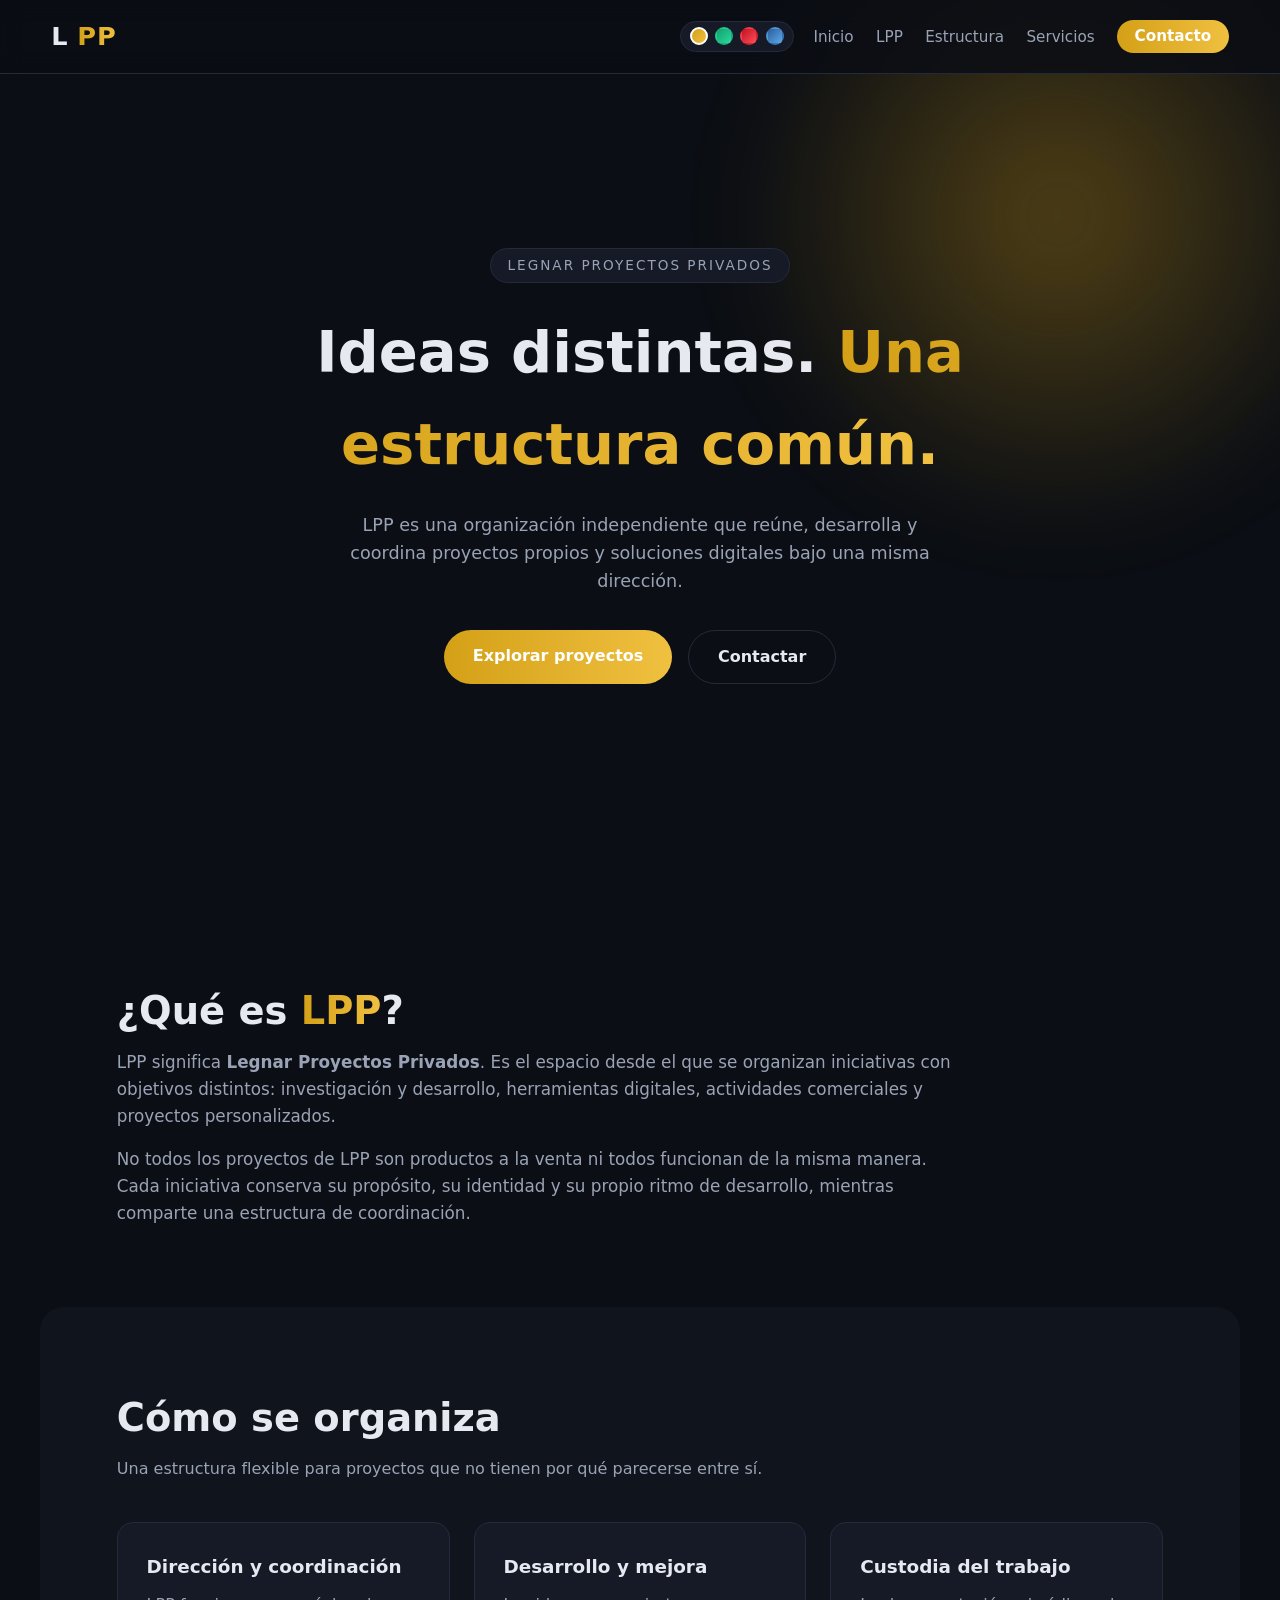
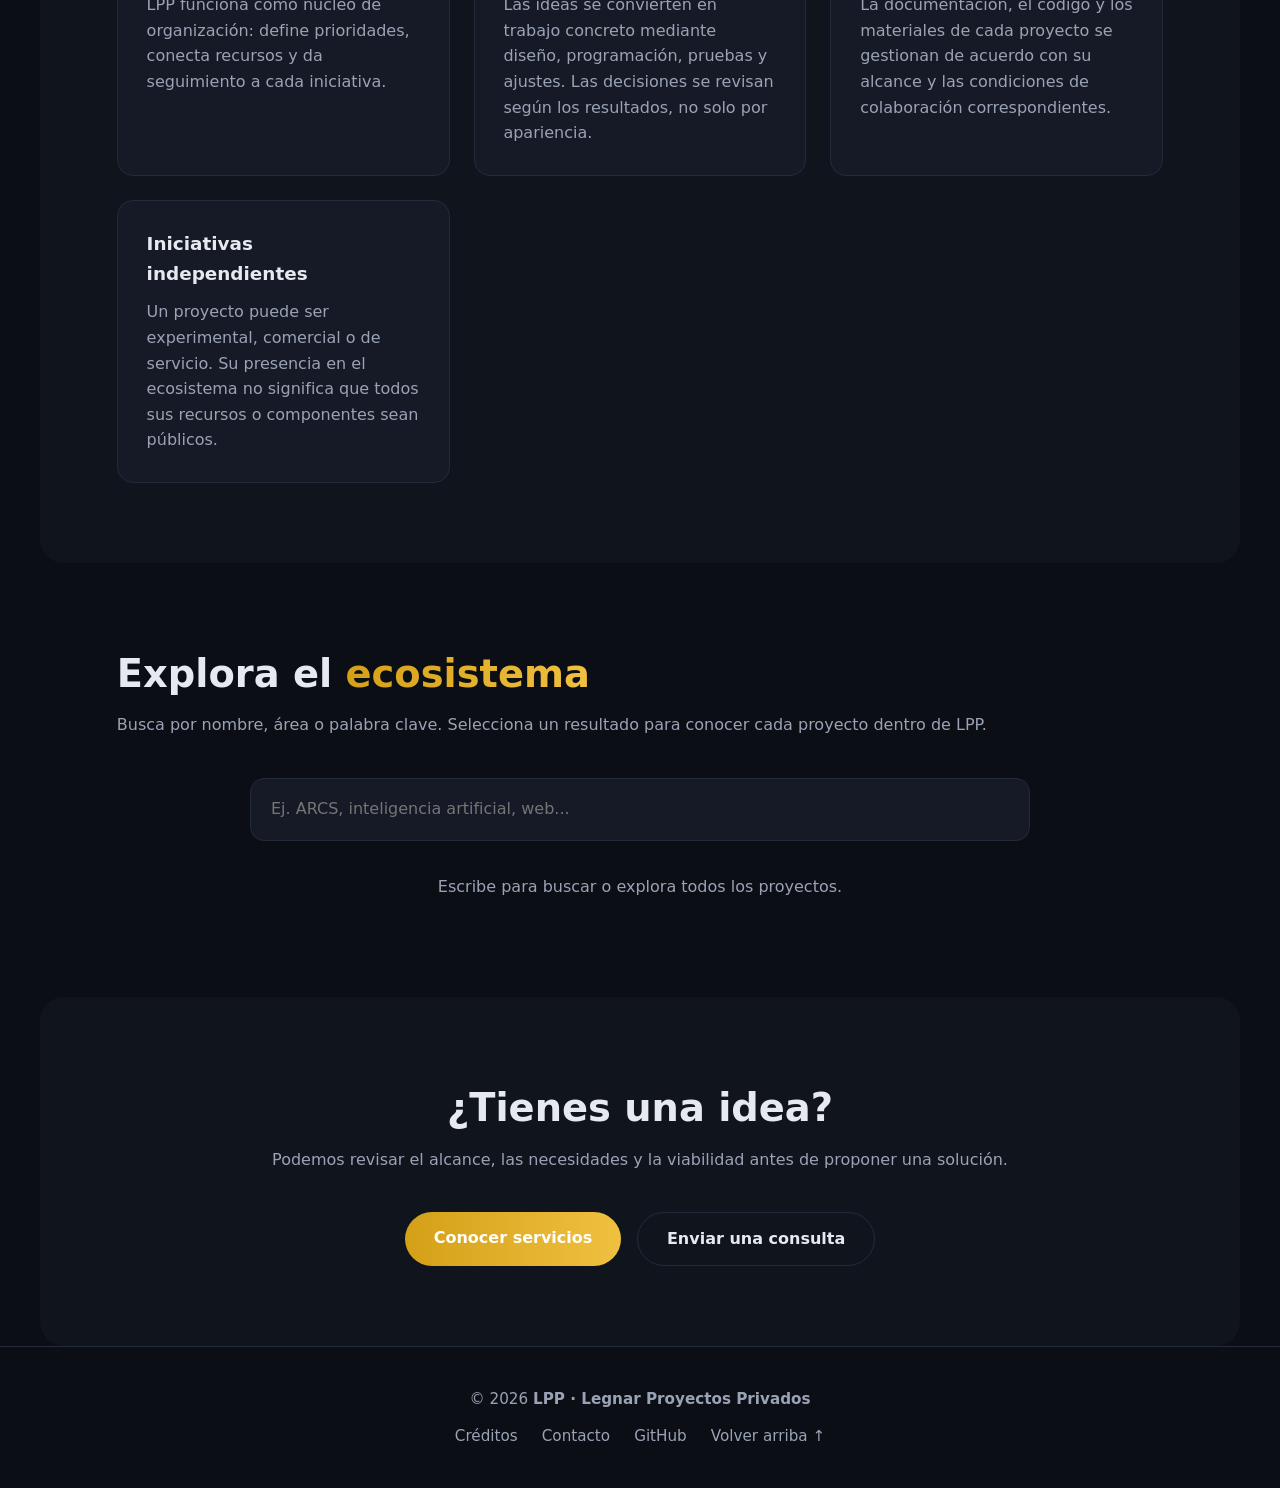
==== commit 61690c2e: "Logo y easter egg: navegación oculta de ocho clics" ====
--- a/index.html
+++ b/index.html
@@ -17,7 +17,7 @@
 </head>
 <body>
   <nav class="nav">
-    <a href="index.html" class="logo" aria-label="LPP, inicio">L<span class="logo-accent">PP</span></a>
+    <a href="index.html" class="logo logo-trigger" aria-label="LPP, inicio">L<span class="logo-accent">PP</span></a>
     <div class="nav-right">
       <div class="theme-picker" aria-label="Seleccionar tema">
         <button class="theme-dot dot-oro" data-theme="oro" aria-label="Tema dorado"></button>
@@ -106,6 +106,7 @@
   <footer class="footer">
     <p>© 2026 <strong>LPP · Legnar Proyectos Privados</strong></p>
     <div class="footer-links">
+    <a href="inf/creditos.html">Créditos</a>
       <a href="contacto.html">Contacto</a>
       <a href="https://github.com/LEGNA4444" target="_blank" rel="noopener noreferrer">GitHub</a>
       <a href="#inicio">Volver arriba ↑</a>
--- a/css/styles.css
+++ b/css/styles.css
@@ -70,12 +70,17 @@
   transition: background-color var(--theme-transition) ease, border-color var(--theme-transition) ease;
 }
 .logo {
+  display: inline-flex;
+  align-items: center;
+  gap: .55rem;
   font-size: 1.6rem;
   font-weight: 800;
   text-decoration: none;
   color: var(--text);
   letter-spacing: 1px;
 }
+.logo:focus-visible { outline: 2px solid var(--accent); outline-offset: 5px; border-radius: 4px; }
+.logo-img { display: block; width: auto; height: 40px; max-width: min(42vw, 190px); object-fit: contain; }
 .logo-accent, .gradient-text {
   background: var(--gradient);
   -webkit-background-clip: text;
